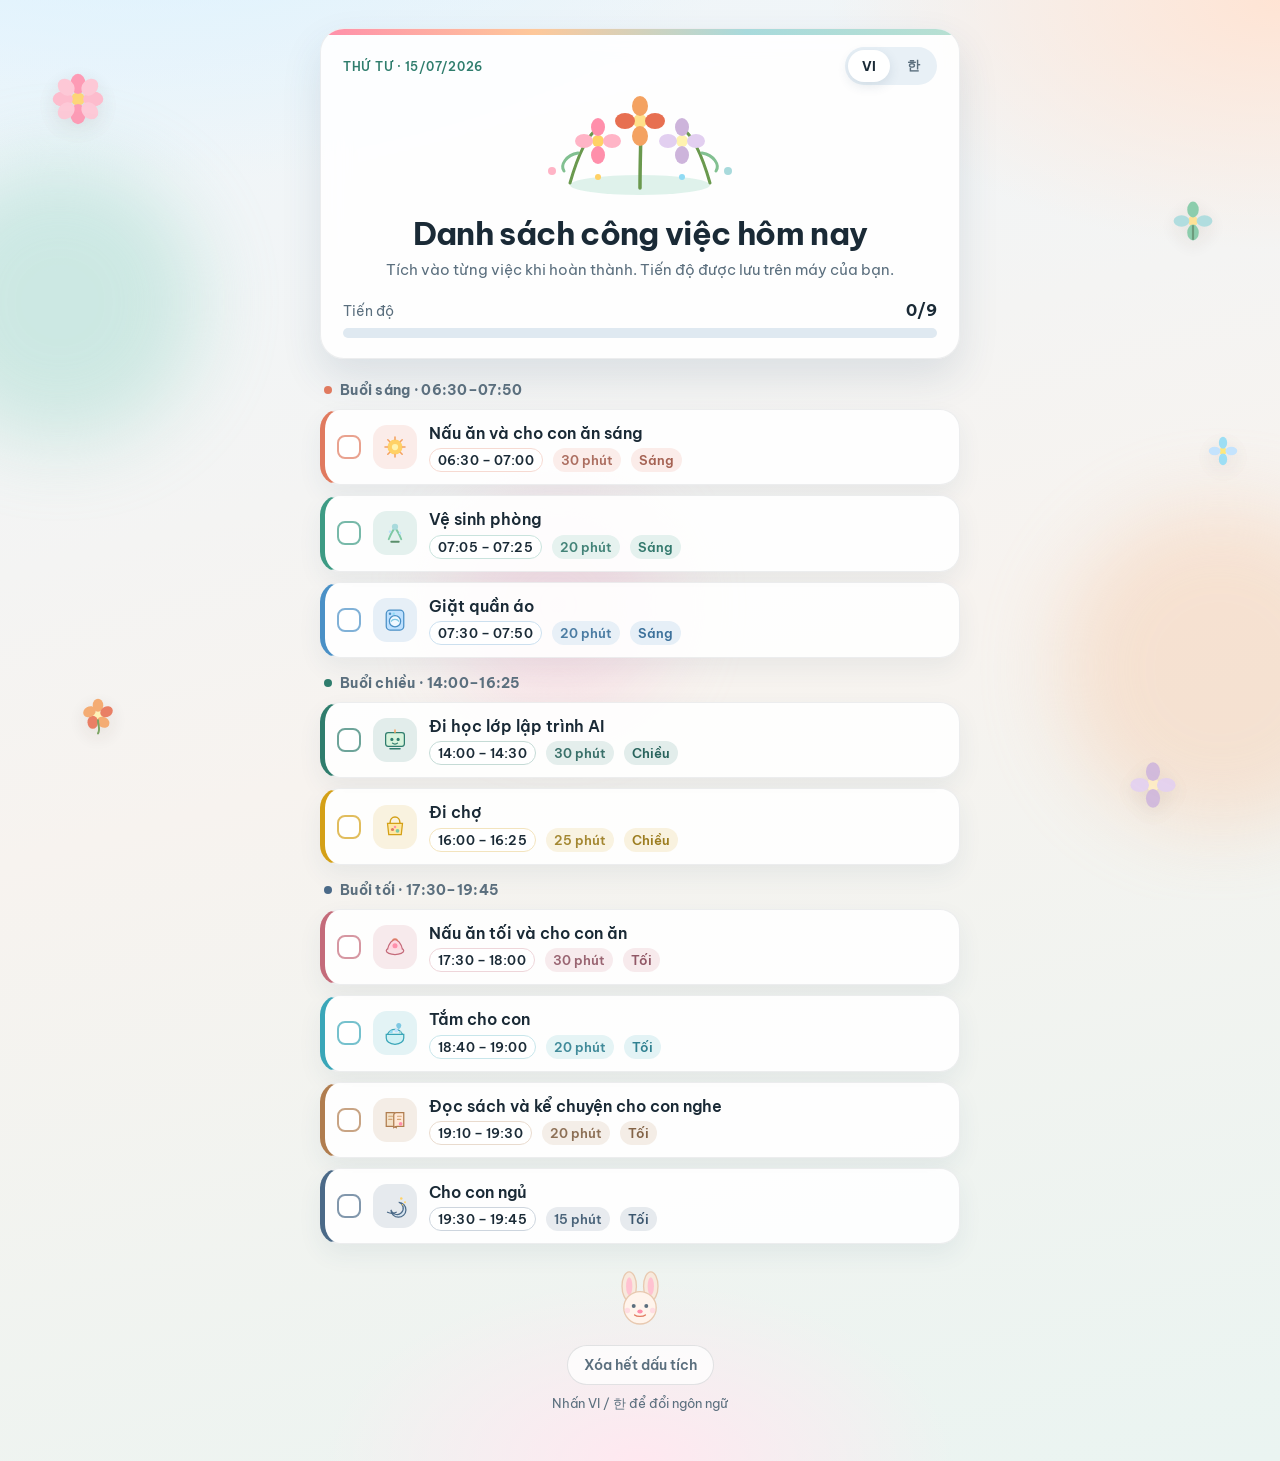
==== index.html @ 84564e9c "first commit" ====
<!DOCTYPE html>
<html lang="vi">
<head>
  <meta charset="UTF-8" />
  <meta name="viewport" content="width=device-width, initial-scale=1.0" />
  <title>Checklist · 15/07/2026</title>
  <link rel="preconnect" href="https://fonts.googleapis.com" />
  <link rel="preconnect" href="https://fonts.gstatic.com" crossorigin />
  <link href="https://fonts.googleapis.com/css2?family=Be+Vietnam+Pro:wght@400;500;600;700&family=Noto+Sans+KR:wght@400;500;600;700&display=swap" rel="stylesheet" />
  <style>
    :root {
      --ink: #1a2a36;
      --muted: #5b6f7e;
      --card: rgba(255, 255, 255, 0.88);
      --line: rgba(26, 42, 54, 0.08);
      --shadow: 0 18px 40px rgba(40, 78, 110, 0.12);
      --radius: 20px;
      --font-vi: "Be Vietnam Pro", sans-serif;
      --font-ko: "Noto Sans KR", sans-serif;
    }

    * {
      box-sizing: border-box;
      margin: 0;
      padding: 0;
    }

    html {
      scroll-behavior: smooth;
    }

    body {
      min-height: 100vh;
      font-family: var(--font-vi);
      color: var(--ink);
      background:
        radial-gradient(1200px 600px at 10% -10%, #d9f1ff 0%, transparent 55%),
        radial-gradient(900px 500px at 100% 0%, #ffe4d4 0%, transparent 50%),
        radial-gradient(700px 400px at 50% 100%, #ffe8f0 0%, transparent 45%),
        linear-gradient(165deg, #eef6fb 0%, #f7f3ef 48%, #eaf4f1 100%);
      padding: 28px 16px 48px;
      position: relative;
      overflow-x: hidden;
    }

    body[data-lang="ko"] {
      font-family: var(--font-ko);
    }

    .garden {
      position: fixed;
      inset: 0;
      pointer-events: none;
      z-index: 0;
      overflow: hidden;
    }

    .bg-shape {
      position: absolute;
      border-radius: 50%;
      filter: blur(40px);
      opacity: 0.42;
    }

    .bg-shape-1 {
      width: 280px;
      height: 280px;
      background: #9ad7c8;
      top: 18%;
      left: -80px;
    }

    .bg-shape-2 {
      width: 320px;
      height: 320px;
      background: #f6c9a8;
      bottom: 8%;
      right: -100px;
    }

    .bg-shape-3 {
      width: 220px;
      height: 220px;
      background: #f7c5d8;
      top: 55%;
      left: 35%;
    }

    .deco-flower {
      position: absolute;
      width: 54px;
      height: 54px;
      opacity: 0.88;
      animation: sway 5.5s ease-in-out infinite;
    }

    .deco-flower svg {
      width: 100%;
      height: 100%;
      display: block;
      filter: drop-shadow(0 6px 10px rgba(80, 60, 40, 0.12));
    }

    .deco-flower.f1 { top: 8%; left: 4%; animation-delay: 0s; }
    .deco-flower.f2 { top: 22%; right: 5%; width: 46px; height: 46px; animation-delay: 0.8s; }
    .deco-flower.f3 { bottom: 18%; left: 6%; width: 42px; height: 42px; animation-delay: 1.4s; }
    .deco-flower.f4 { bottom: 10%; right: 8%; width: 50px; height: 50px; animation-delay: 0.4s; }
    .deco-flower.f5 { top: 48%; right: 3%; width: 38px; height: 38px; animation-delay: 1.8s; }

    .petal {
      position: absolute;
      width: 12px;
      height: 16px;
      border-radius: 80% 0 80% 0;
      opacity: 0.55;
      animation: fall linear infinite;
    }

    .petal.p1 { left: 12%; top: -20px; background: #ff8fab; animation-duration: 11s; }
    .petal.p2 { left: 28%; top: -40px; background: #ffb4a2; width: 10px; height: 14px; animation-duration: 14s; animation-delay: 2s; }
    .petal.p3 { left: 55%; top: -30px; background: #ffc2d1; animation-duration: 12s; animation-delay: 4s; }
    .petal.p4 { left: 72%; top: -50px; background: #f9a8d4; width: 11px; height: 15px; animation-duration: 15s; animation-delay: 1s; }
    .petal.p5 { left: 88%; top: -25px; background: #fec89a; animation-duration: 13s; animation-delay: 3s; }
    .petal.p6 { left: 40%; top: -35px; background: #bde0fe; width: 9px; height: 13px; animation-duration: 16s; animation-delay: 5s; }

    .app {
      position: relative;
      z-index: 1;
      width: min(640px, 100%);
      margin: 0 auto;
      display: grid;
      gap: 22px;
    }

    .header {
      background: var(--card);
      backdrop-filter: blur(14px);
      border: 1px solid var(--line);
      border-radius: calc(var(--radius) + 4px);
      box-shadow: var(--shadow);
      padding: 18px 22px 20px;
      animation: rise 0.55s ease both;
      overflow: hidden;
      position: relative;
    }

    .header::before {
      content: "";
      position: absolute;
      inset: 0 auto auto 0;
      width: 100%;
      height: 6px;
      background: linear-gradient(90deg, #ff8fab, #fec89a, #a8dadc, #b8e0d2);
    }

    .hero-art {
      display: flex;
      justify-content: center;
      margin: 6px 0 10px;
    }

    .hero-art svg {
      width: min(100%, 280px);
      height: auto;
      animation: floaty 4s ease-in-out infinite;
    }

    .header-top {
      display: flex;
      align-items: center;
      justify-content: space-between;
      gap: 12px;
      margin-bottom: 8px;
    }

    .eyebrow {
      font-size: 0.78rem;
      font-weight: 600;
      letter-spacing: 0.06em;
      text-transform: uppercase;
      color: #2f7d6d;
    }

    .lang-switch {
      display: inline-flex;
      background: #e8f0f6;
      border-radius: 999px;
      padding: 3px;
      gap: 2px;
    }

    .lang-btn {
      border: none;
      background: transparent;
      color: var(--muted);
      font: inherit;
      font-size: 0.82rem;
      font-weight: 700;
      min-width: 42px;
      padding: 7px 12px;
      border-radius: 999px;
      cursor: pointer;
      transition: background 0.2s ease, color 0.2s ease, transform 0.15s ease;
    }

    .lang-btn:hover {
      color: var(--ink);
    }

    .lang-btn[aria-pressed="true"] {
      background: #fff;
      color: var(--ink);
      box-shadow: 0 4px 12px rgba(40, 78, 110, 0.12);
    }

    .header h1 {
      font-size: clamp(1.55rem, 4vw, 2rem);
      line-height: 1.25;
      letter-spacing: -0.02em;
      margin-bottom: 6px;
      text-align: center;
    }

    .subtitle {
      color: var(--muted);
      font-size: 0.95rem;
      line-height: 1.5;
      text-align: center;
    }

    .progress-block {
      margin-top: 18px;
    }

    .progress-meta {
      display: flex;
      justify-content: space-between;
      align-items: baseline;
      margin-bottom: 8px;
      font-size: 0.9rem;
      color: var(--muted);
    }

    .progress-meta strong {
      color: var(--ink);
      font-size: 1rem;
    }

    .progress-track {
      height: 10px;
      border-radius: 999px;
      background: #dfe9f1;
      overflow: hidden;
    }

    .progress-fill {
      height: 100%;
      width: 0%;
      border-radius: inherit;
      background: linear-gradient(90deg, #2f9e8a, #f0a35e, #ff8fab);
      transition: width 0.35s ease;
    }

    .groups {
      display: grid;
      gap: 16px;
    }

    .group {
      animation: rise 0.55s ease both;
    }

    .group:nth-child(1) { animation-delay: 0.05s; }
    .group:nth-child(2) { animation-delay: 0.1s; }
    .group:nth-child(3) { animation-delay: 0.15s; }

    .group-title {
      display: flex;
      align-items: center;
      gap: 8px;
      font-size: 0.86rem;
      font-weight: 700;
      color: var(--muted);
      margin: 0 4px 10px;
      letter-spacing: 0.02em;
    }

    .group-title .dot {
      width: 8px;
      height: 8px;
      border-radius: 50%;
    }

    .task-list {
      list-style: none;
      display: grid;
      gap: 10px;
    }

    .task {
      --accent: #2f9e8a;
      display: grid;
      grid-template-columns: auto auto 1fr;
      gap: 12px;
      align-items: center;
      background: var(--card);
      backdrop-filter: blur(10px);
      border: 1px solid var(--line);
      border-left: 5px solid var(--accent);
      border-radius: var(--radius);
      padding: 12px 14px 12px 12px;
      box-shadow: 0 10px 24px rgba(40, 78, 110, 0.07);
      cursor: pointer;
      transition: transform 0.18s ease, box-shadow 0.18s ease, background 0.2s ease;
    }

    .task:hover {
      transform: translateY(-2px);
      box-shadow: 0 14px 28px rgba(40, 78, 110, 0.12);
    }

    .task:focus-within {
      outline: 2px solid color-mix(in srgb, var(--accent) 55%, white);
      outline-offset: 2px;
    }

    .task.done {
      background: color-mix(in srgb, var(--accent) 10%, white);
      opacity: 0.9;
    }

    .task.done .task-title {
      text-decoration: line-through;
      text-decoration-thickness: 2px;
      color: color-mix(in srgb, var(--ink) 55%, var(--muted));
    }

    .task.done .task-icon {
      filter: grayscale(0.25);
      transform: scale(0.96);
    }

    .task-icon {
      width: 44px;
      height: 44px;
      border-radius: 14px;
      background: color-mix(in srgb, var(--accent) 14%, white);
      display: grid;
      place-items: center;
      flex-shrink: 0;
      transition: transform 0.2s ease, filter 0.2s ease;
    }

    .task-icon svg {
      width: 30px;
      height: 30px;
      display: block;
    }

    .task-check {
      position: relative;
      width: 24px;
      height: 24px;
      flex-shrink: 0;
    }

    .task-check input {
      position: absolute;
      inset: 0;
      opacity: 0;
      cursor: pointer;
    }

    .checkmark {
      display: grid;
      place-items: center;
      width: 24px;
      height: 24px;
      border-radius: 8px;
      border: 2px solid color-mix(in srgb, var(--accent) 70%, #fff);
      background: #fff;
      transition: background 0.2s ease, border-color 0.2s ease, transform 0.15s ease;
    }

    .checkmark::after {
      content: "";
      width: 6px;
      height: 11px;
      border: solid #fff;
      border-width: 0 2.5px 2.5px 0;
      transform: rotate(45deg) scale(0);
      transition: transform 0.15s ease;
      margin-top: -2px;
    }

    .task-check input:checked + .checkmark {
      background: var(--accent);
      border-color: var(--accent);
      transform: scale(1.05);
    }

    .task-check input:checked + .checkmark::after {
      transform: rotate(45deg) scale(1);
    }

    .task-body {
      min-width: 0;
    }

    .task-title {
      font-size: 1rem;
      font-weight: 600;
      line-height: 1.4;
      margin-bottom: 4px;
    }

    .task-meta {
      display: flex;
      flex-wrap: wrap;
      gap: 6px 10px;
      font-size: 0.8rem;
      color: var(--muted);
    }

    .badge {
      display: inline-flex;
      align-items: center;
      gap: 4px;
      padding: 3px 8px;
      border-radius: 999px;
      background: color-mix(in srgb, var(--accent) 14%, white);
      color: color-mix(in srgb, var(--accent) 70%, #1a2a36);
      font-weight: 600;
    }

    .badge-time {
      background: #fff;
      border: 1px solid color-mix(in srgb, var(--accent) 28%, #fff);
      color: var(--ink);
      font-variant-numeric: tabular-nums;
      letter-spacing: 0.01em;
    }

    .badge-duration {
      opacity: 0.92;
    }

    .footer {
      display: grid;
      gap: 10px;
      justify-items: center;
      padding: 4px 8px 0;
      animation: rise 0.55s ease both;
      animation-delay: 0.2s;
    }

    .footer-bunny {
      width: 72px;
      height: auto;
      margin-bottom: 2px;
      animation: floaty 3.8s ease-in-out infinite;
    }

    .reset-btn {
      border: 1px solid rgba(26, 42, 54, 0.12);
      background: rgba(255, 255, 255, 0.75);
      color: var(--muted);
      font: inherit;
      font-size: 0.88rem;
      font-weight: 600;
      padding: 10px 16px;
      border-radius: 999px;
      cursor: pointer;
      transition: color 0.2s ease, background 0.2s ease, border-color 0.2s ease;
    }

    .reset-btn:hover {
      color: var(--ink);
      border-color: rgba(26, 42, 54, 0.22);
      background: #fff;
    }

    .hint {
      font-size: 0.8rem;
      color: var(--muted);
      text-align: center;
    }

    @keyframes rise {
      from { opacity: 0; transform: translateY(12px); }
      to { opacity: 1; transform: translateY(0); }
    }

    @keyframes sway {
      0%, 100% { transform: rotate(-6deg) translateY(0); }
      50% { transform: rotate(6deg) translateY(-6px); }
    }

    @keyframes floaty {
      0%, 100% { transform: translateY(0); }
      50% { transform: translateY(-6px); }
    }

    @keyframes fall {
      0% { transform: translateY(0) rotate(0deg); opacity: 0; }
      10% { opacity: 0.55; }
      100% { transform: translateY(110vh) rotate(360deg); opacity: 0; }
    }

    @media (max-width: 480px) {
      body {
        padding: 18px 12px 36px;
      }

      .header {
        padding: 16px 16px 16px;
      }

      .task {
        grid-template-columns: auto auto 1fr;
        padding: 10px;
        gap: 10px;
      }

      .task-icon {
        width: 38px;
        height: 38px;
        border-radius: 12px;
      }

      .task-icon svg {
        width: 26px;
        height: 26px;
      }

      .deco-flower.f5,
      .deco-flower.f3 {
        display: none;
      }
    }
  </style>
</head>
<body>
  <div class="garden" aria-hidden="true">
    <div class="bg-shape bg-shape-1"></div>
    <div class="bg-shape bg-shape-2"></div>
    <div class="bg-shape bg-shape-3"></div>

    <div class="deco-flower f1">
      <svg viewBox="0 0 64 64" fill="none">
        <circle cx="32" cy="32" r="8" fill="#FFD166"/>
        <ellipse cx="32" cy="14" rx="9" ry="12" fill="#FF8FAB"/>
        <ellipse cx="32" cy="50" rx="9" ry="12" fill="#FF8FAB"/>
        <ellipse cx="14" cy="32" rx="12" ry="9" fill="#FFB4C6"/>
        <ellipse cx="50" cy="32" rx="12" ry="9" fill="#FFB4C6"/>
        <ellipse cx="18" cy="18" rx="9" ry="11" fill="#FFC2D1" transform="rotate(-45 18 18)"/>
        <ellipse cx="46" cy="18" rx="9" ry="11" fill="#FFC2D1" transform="rotate(45 46 18)"/>
        <ellipse cx="18" cy="46" rx="9" ry="11" fill="#FFC2D1" transform="rotate(45 18 46)"/>
        <ellipse cx="46" cy="46" rx="9" ry="11" fill="#FFC2D1" transform="rotate(-45 46 46)"/>
      </svg>
    </div>
    <div class="deco-flower f2">
      <svg viewBox="0 0 64 64" fill="none">
        <circle cx="32" cy="32" r="7" fill="#FFE08A"/>
        <ellipse cx="32" cy="16" rx="8" ry="11" fill="#7EC8A3"/>
        <ellipse cx="32" cy="48" rx="8" ry="11" fill="#7EC8A3"/>
        <ellipse cx="16" cy="32" rx="11" ry="8" fill="#A8DADC"/>
        <ellipse cx="48" cy="32" rx="11" ry="8" fill="#A8DADC"/>
        <path d="M32 39v18" stroke="#5A8F6B" stroke-width="3" stroke-linecap="round"/>
      </svg>
    </div>
    <div class="deco-flower f3">
      <svg viewBox="0 0 64 64" fill="none">
        <circle cx="32" cy="30" r="7" fill="#FFF3B0"/>
        <ellipse cx="32" cy="14" rx="8" ry="10" fill="#F4A261"/>
        <ellipse cx="45" cy="24" rx="8" ry="10" fill="#E76F51" transform="rotate(60 45 24)"/>
        <ellipse cx="40" cy="40" rx="8" ry="10" fill="#F4A261" transform="rotate(120 40 40)"/>
        <ellipse cx="24" cy="40" rx="8" ry="10" fill="#E76F51" transform="rotate(180 24 40)"/>
        <ellipse cx="19" cy="24" rx="8" ry="10" fill="#F4A261" transform="rotate(240 19 24)"/>
        <path d="M32 37c0 8 4 14 0 20" stroke="#6A994E" stroke-width="3" stroke-linecap="round"/>
      </svg>
    </div>
    <div class="deco-flower f4">
      <svg viewBox="0 0 64 64" fill="none">
        <circle cx="32" cy="32" r="8" fill="#FFEDC2"/>
        <ellipse cx="32" cy="15" rx="9" ry="12" fill="#CDB4DB"/>
        <ellipse cx="32" cy="49" rx="9" ry="12" fill="#CDB4DB"/>
        <ellipse cx="15" cy="32" rx="12" ry="9" fill="#E2CFF0"/>
        <ellipse cx="49" cy="32" rx="12" ry="9" fill="#E2CFF0"/>
      </svg>
    </div>
    <div class="deco-flower f5">
      <svg viewBox="0 0 64 64" fill="none">
        <circle cx="32" cy="32" r="6" fill="#FFE66D"/>
        <ellipse cx="32" cy="18" rx="7" ry="10" fill="#90DBF4"/>
        <ellipse cx="32" cy="46" rx="7" ry="10" fill="#90DBF4"/>
        <ellipse cx="18" cy="32" rx="10" ry="7" fill="#BDE0FE"/>
        <ellipse cx="46" cy="32" rx="10" ry="7" fill="#BDE0FE"/>
      </svg>
    </div>

    <span class="petal p1"></span>
    <span class="petal p2"></span>
    <span class="petal p3"></span>
    <span class="petal p4"></span>
    <span class="petal p5"></span>
    <span class="petal p6"></span>
  </div>

  <main class="app">
    <header class="header">
      <div class="header-top">
        <p class="eyebrow" data-i18n="eyebrow"></p>
        <div class="lang-switch" role="group" aria-label="Language">
          <button type="button" class="lang-btn" data-lang="vi" aria-pressed="true">VI</button>
          <button type="button" class="lang-btn" data-lang="ko" aria-pressed="false">한</button>
        </div>
      </div>

      <div class="hero-art" aria-hidden="true">
        <svg viewBox="0 0 280 110" fill="none">
          <ellipse cx="140" cy="92" rx="70" ry="10" fill="#D8EFE7" opacity="0.8"/>
          <path d="M70 90c8-28 18-48 28-55" stroke="#6A994E" stroke-width="3" stroke-linecap="round"/>
          <path d="M140 95c0-40 2-62 0-75" stroke="#6A994E" stroke-width="3.5" stroke-linecap="round"/>
          <path d="M210 90c-8-28-18-48-28-55" stroke="#6A994E" stroke-width="3" stroke-linecap="round"/>
          <path d="M78 60c-12 2-18 12-14 18" stroke="#82C091" stroke-width="3" stroke-linecap="round" fill="none"/>
          <path d="M202 60c12 2 18 12 14 18" stroke="#82C091" stroke-width="3" stroke-linecap="round" fill="none"/>
          <g transform="translate(78 28)">
            <circle cx="20" cy="20" r="6" fill="#FFD166"/>
            <ellipse cx="20" cy="6" rx="7" ry="9" fill="#FF8FAB"/>
            <ellipse cx="20" cy="34" rx="7" ry="9" fill="#FF8FAB"/>
            <ellipse cx="6" cy="20" rx="9" ry="7" fill="#FFB4C6"/>
            <ellipse cx="34" cy="20" rx="9" ry="7" fill="#FFB4C6"/>
          </g>
          <g transform="translate(120 8)">
            <circle cx="20" cy="20" r="7" fill="#FFE08A"/>
            <ellipse cx="20" cy="5" rx="8" ry="10" fill="#F4A261"/>
            <ellipse cx="20" cy="35" rx="8" ry="10" fill="#F4A261"/>
            <ellipse cx="5" cy="20" rx="10" ry="8" fill="#E76F51"/>
            <ellipse cx="35" cy="20" rx="10" ry="8" fill="#E76F51"/>
          </g>
          <g transform="translate(162 28)">
            <circle cx="20" cy="20" r="6" fill="#FFF3B0"/>
            <ellipse cx="20" cy="6" rx="7" ry="9" fill="#CDB4DB"/>
            <ellipse cx="20" cy="34" rx="7" ry="9" fill="#CDB4DB"/>
            <ellipse cx="6" cy="20" rx="9" ry="7" fill="#E2CFF0"/>
            <ellipse cx="34" cy="20" rx="9" ry="7" fill="#E2CFF0"/>
          </g>
          <circle cx="52" cy="78" r="4" fill="#FFB4C6"/>
          <circle cx="228" cy="78" r="4" fill="#A8DADC"/>
          <circle cx="98" cy="84" r="3" fill="#FFD166"/>
          <circle cx="182" cy="84" r="3" fill="#90DBF4"/>
        </svg>
      </div>

      <h1 data-i18n="title"></h1>
      <p class="subtitle" data-i18n="subtitle"></p>

      <div class="progress-block">
        <div class="progress-meta">
          <span data-i18n="progressLabel"></span>
          <strong id="progressText">0/9</strong>
        </div>
        <div class="progress-track" role="progressbar" aria-valuemin="0" aria-valuemax="9" aria-valuenow="0">
          <div class="progress-fill" id="progressFill"></div>
        </div>
      </div>
    </header>

    <section class="groups" id="taskGroups" aria-live="polite"></section>

    <footer class="footer">
      <svg class="footer-bunny" viewBox="0 0 80 70" fill="none" aria-hidden="true">
        <ellipse cx="28" cy="18" rx="8" ry="16" fill="#F8E9DD" stroke="#E8C9B0" stroke-width="1.5"/>
        <ellipse cx="52" cy="18" rx="8" ry="16" fill="#F8E9DD" stroke="#E8C9B0" stroke-width="1.5"/>
        <ellipse cx="28" cy="18" rx="3.5" ry="10" fill="#FFC2D1"/>
        <ellipse cx="52" cy="18" rx="3.5" ry="10" fill="#FFC2D1"/>
        <circle cx="40" cy="42" r="18" fill="#FFF4EC" stroke="#E8C9B0" stroke-width="1.5"/>
        <circle cx="33" cy="40" r="2.2" fill="#5B6F7E"/>
        <circle cx="47" cy="40" r="2.2" fill="#5B6F7E"/>
        <ellipse cx="40" cy="46" rx="3" ry="2.2" fill="#FF8FAB"/>
        <path d="M34 50c2.5 2 9.5 2 12 0" stroke="#E07A5F" stroke-width="1.5" stroke-linecap="round"/>
        <circle cx="26" cy="45" r="3" fill="#FFD6E0" opacity="0.8"/>
        <circle cx="54" cy="45" r="3" fill="#FFD6E0" opacity="0.8"/>
      </svg>
      <button type="button" class="reset-btn" id="resetBtn" data-i18n="reset"></button>
      <p class="hint" data-i18n="hint"></p>
    </footer>
  </main>

  <script>
    const STORAGE_KEY = "daily-checklist-2026-07-15";
    const LANG_KEY = "daily-checklist-lang";

    const icons = {
      breakfast: `<svg viewBox="0 0 48 48" fill="none"><circle cx="24" cy="24" r="12" fill="#FFD166"/><path d="M24 8v4M24 36v4M8 24h4M36 24h4M12.5 12.5l2.8 2.8M32.7 32.7l2.8 2.8M12.5 35.5l2.8-2.8M32.7 15.3l2.8-2.8" stroke="#F4A261" stroke-width="2.5" stroke-linecap="round"/><circle cx="24" cy="24" r="5" fill="#FFF3B0"/></svg>`,
      clean: `<svg viewBox="0 0 48 48" fill="none"><path d="M14 34c4-10 8-16 10-18 2 2 6 8 10 18" stroke="#7EC8A3" stroke-width="3" stroke-linecap="round"/><circle cx="24" cy="14" r="5" fill="#A8DADC"/><path d="M18 38h12" stroke="#5A8F6B" stroke-width="3" stroke-linecap="round"/><circle cx="16" cy="22" r="2" fill="#BDE0FE"/><circle cx="32" cy="24" r="2" fill="#BDE0FE"/></svg>`,
      laundry: `<svg viewBox="0 0 48 48" fill="none"><rect x="10" y="8" width="28" height="32" rx="6" fill="#BDE0FE" stroke="#4A90C6" stroke-width="2"/><circle cx="24" cy="26" r="9" fill="#EFF8FF" stroke="#4A90C6" stroke-width="2"/><path d="M18 26c2-4 10-4 12 0" stroke="#7EC8E3" stroke-width="2" stroke-linecap="round"/><circle cx="16" cy="14" r="2" fill="#4A90C6"/><circle cx="22" cy="14" r="2" fill="#90DBF4"/></svg>`,
      "ai-class": `<svg viewBox="0 0 48 48" fill="none"><rect x="9" y="12" width="30" height="22" rx="4" fill="#D8F3DC" stroke="#2F7D6D" stroke-width="2"/><path d="M16 38h16" stroke="#2F7D6D" stroke-width="2.5" stroke-linecap="round"/><circle cx="19" cy="23" r="2.5" fill="#2F7D6D"/><circle cx="29" cy="23" r="2.5" fill="#2F7D6D"/><path d="M20 29c2 2 6 2 8 0" stroke="#2F7D6D" stroke-width="2" stroke-linecap="round"/><path d="M24 8v4" stroke="#F4A261" stroke-width="2.5" stroke-linecap="round"/></svg>`,
      market: `<svg viewBox="0 0 48 48" fill="none"><path d="M12 18h24l-2 18H14L12 18z" fill="#FFE8A3" stroke="#D4A017" stroke-width="2"/><path d="M16 18c0-6 3.5-10 8-10s8 4 8 10" stroke="#D4A017" stroke-width="2.5" stroke-linecap="round"/><circle cx="20" cy="28" r="2.5" fill="#E07A5F"/><circle cx="28" cy="30" r="3" fill="#7EC8A3"/><circle cx="24" cy="24" r="2" fill="#FF8FAB"/></svg>`,
      dinner: `<svg viewBox="0 0 48 48" fill="none"><ellipse cx="24" cy="30" rx="14" ry="6" fill="#F8E1E5" stroke="#C46B7A" stroke-width="2"/><path d="M12 28c2-10 8-16 12-16s10 6 12 16" fill="#FFD6E0" stroke="#C46B7A" stroke-width="2"/><circle cx="24" cy="22" r="4" fill="#FF8FAB"/><path d="M20 14c1-4 7-4 8 0" stroke="#E07A5F" stroke-width="2" stroke-linecap="round"/></svg>`,
      bath: `<svg viewBox="0 0 48 48" fill="none"><path d="M10 26h28v6c0 5-5 10-14 10s-14-5-14-10v-6z" fill="#CFF1F5" stroke="#3AA6B8" stroke-width="2"/><path d="M12 26c2-4 6-8 12-8s10 4 12 8" stroke="#3AA6B8" stroke-width="2" stroke-linecap="round"/><circle cx="18" cy="22" r="2.5" fill="#90DBF4"/><circle cx="26" cy="20" r="3" fill="#BDE0FE"/><circle cx="32" cy="23" r="2" fill="#A8DADC"/><path d="M34 12c0 4-4 6-4 6s-4-2-4-6a4 4 0 118 0z" fill="#7EC8E3"/></svg>`,
      story: `<svg viewBox="0 0 48 48" fill="none"><path d="M10 12h12c2 0 4 2 4 4v20c-2-1.5-4-2-6-2H10V12z" fill="#F3E2C8" stroke="#B07D4F" stroke-width="2"/><path d="M38 12H26c-2 0-4 2-4 4v20c2-1.5 4-2 6-2h10V12z" fill="#FFE8D6" stroke="#B07D4F" stroke-width="2"/><path d="M14 18h6M14 23h5M28 18h6M28 23h5" stroke="#D4A373" stroke-width="1.8" stroke-linecap="round"/><circle cx="33" cy="30" r="3" fill="#FF8FAB"/></svg>`,
      sleep: `<svg viewBox="0 0 48 48" fill="none"><path d="M30 18a10 10 0 11-12.5 12.2A12 12 0 1030 18z" fill="#D6E4F0" stroke="#4B6A88" stroke-width="2"/><circle cx="34" cy="12" r="2" fill="#FFD166"/><circle cx="40" cy="18" r="1.5" fill="#FFD166"/><circle cx="36" cy="22" r="1.2" fill="#FFD166"/><path d="M12 34c4 2 10 2 14 0" stroke="#4B6A88" stroke-width="2" stroke-linecap="round"/></svg>`,
    };

    const i18n = {
      vi: {
        eyebrow: "Thứ Tư · 15/07/2026",
        title: "Danh sách công việc hôm nay",
        subtitle: "Tích vào từng việc khi hoàn thành. Tiến độ được lưu trên máy của bạn.",
        progressLabel: "Tiến độ",
        reset: "Xóa hết dấu tích",
        hint: "Nhấn VI / 한 để đổi ngôn ngữ",
        groups: {
          morning: "Buổi sáng · 06:30–07:50",
          afternoon: "Buổi chiều · 14:00–16:25",
          evening: "Buổi tối · 17:30–19:45",
        },
        minutes: (n) => `${n} phút`,
        confirmReset: "Bạn muốn xóa tất cả dấu tích?",
      },
      ko: {
        eyebrow: "수요일 · 2026.07.15",
        title: "오늘의 할 일 목록",
        subtitle: "완료한 항목을 체크하세요. 진행 상황은 이 기기에 저장됩니다.",
        progressLabel: "진행률",
        reset: "체크 모두 지우기",
        hint: "VI / 한 버튼으로 언어를 바꿀 수 있어요",
        groups: {
          morning: "아침 · 06:30–07:50",
          afternoon: "오후 · 14:00–16:25",
          evening: "저녁 · 17:30–19:45",
        },
        minutes: (n) => `${n}분`,
        confirmReset: "모든 체크를 지우시겠어요?",
      },
    };

    const tasks = [
      {
        id: "breakfast",
        group: "morning",
        color: "#e07a5f",
        slot: "06:30 – 07:00",
        duration: 30,
        period: { vi: "Sáng", ko: "아침" },
        title: {
          vi: "Nấu ăn và cho con ăn sáng",
          ko: "아침 요리하고 아이에게 아침 먹이기",
        },
      },
      {
        id: "clean",
        group: "morning",
        color: "#3d9b84",
        slot: "07:05 – 07:25",
        duration: 20,
        period: { vi: "Sáng", ko: "아침" },
        title: {
          vi: "Vệ sinh phòng",
          ko: "방 청소하기",
        },
      },
      {
        id: "laundry",
        group: "morning",
        color: "#4a90c6",
        slot: "07:30 – 07:50",
        duration: 20,
        period: { vi: "Sáng", ko: "아침" },
        title: {
          vi: "Giặt quần áo",
          ko: "빨래하기",
        },
      },
      {
        id: "ai-class",
        group: "afternoon",
        color: "#2f7d6d",
        slot: "14:00 – 14:30",
        duration: 30,
        period: { vi: "Chiều", ko: "오후" },
        title: {
          vi: "Đi học lớp lập trình AI",
          ko: "AI 프로그래밍 수업 듣기",
        },
      },
      {
        id: "market",
        group: "afternoon",
        color: "#d4a017",
        slot: "16:00 – 16:25",
        duration: 25,
        period: { vi: "Chiều", ko: "오후" },
        title: {
          vi: "Đi chợ",
          ko: "장보기",
        },
      },
      {
        id: "dinner",
        group: "evening",
        color: "#c46b7a",
        slot: "17:30 – 18:00",
        duration: 30,
        period: { vi: "Tối", ko: "저녁" },
        title: {
          vi: "Nấu ăn tối và cho con ăn",
          ko: "저녁 요리하고 아이에게 저녁 먹이기",
        },
      },
      {
        id: "bath",
        group: "evening",
        color: "#3aa6b8",
        slot: "18:40 – 19:00",
        duration: 20,
        period: { vi: "Tối", ko: "저녁" },
        title: {
          vi: "Tắm cho con",
          ko: "아이 목욕시키기",
        },
      },
      {
        id: "story",
        group: "evening",
        color: "#b07d4f",
        slot: "19:10 – 19:30",
        duration: 20,
        period: { vi: "Tối", ko: "저녁" },
        title: {
          vi: "Đọc sách và kể chuyện cho con nghe",
          ko: "책 읽어주고 아이에게 이야기해주기",
        },
      },
      {
        id: "sleep",
        group: "evening",
        color: "#4b6a88",
        slot: "19:30 – 19:45",
        duration: 15,
        period: { vi: "Tối", ko: "저녁" },
        title: {
          vi: "Cho con ngủ",
          ko: "아이 재우기",
        },
      },
    ];

    const groupOrder = ["morning", "afternoon", "evening"];
    const groupColors = {
      morning: "#e07a5f",
      afternoon: "#2f7d6d",
      evening: "#4b6a88",
    };

    let lang = localStorage.getItem(LANG_KEY) || "vi";
    let checked = loadChecked();

    function loadChecked() {
      try {
        const raw = localStorage.getItem(STORAGE_KEY);
        return raw ? JSON.parse(raw) : {};
      } catch {
        return {};
      }
    }

    function saveChecked() {
      localStorage.setItem(STORAGE_KEY, JSON.stringify(checked));
    }

    function t(key) {
      return i18n[lang][key];
    }

    function applyStaticText() {
      document.documentElement.lang = lang === "ko" ? "ko" : "vi";
      document.body.dataset.lang = lang;

      document.querySelectorAll("[data-i18n]").forEach((el) => {
        const key = el.dataset.i18n;
        const value = t(key);
        if (typeof value === "string") el.textContent = value;
      });

      document.querySelectorAll(".lang-btn").forEach((btn) => {
        btn.setAttribute("aria-pressed", String(btn.dataset.lang === lang));
      });
    }

    function renderTasks() {
      const container = document.getElementById("taskGroups");
      container.innerHTML = "";

      groupOrder.forEach((groupId) => {
        const groupTasks = tasks.filter((task) => task.group === groupId);
        if (!groupTasks.length) return;

        const section = document.createElement("section");
        section.className = "group";

        const heading = document.createElement("h2");
        heading.className = "group-title";
        heading.innerHTML = `<span class="dot" style="background:${groupColors[groupId]}"></span>${i18n[lang].groups[groupId]}`;

        const list = document.createElement("ul");
        list.className = "task-list";

        groupTasks.forEach((task) => {
          const done = Boolean(checked[task.id]);
          const li = document.createElement("li");
          li.className = `task${done ? " done" : ""}`;
          li.style.setProperty("--accent", task.color);

          li.innerHTML = `
            <label class="task-check">
              <input type="checkbox" data-id="${task.id}" ${done ? "checked" : ""} />
              <span class="checkmark" aria-hidden="true"></span>
            </label>
            <div class="task-icon" aria-hidden="true">${icons[task.id] || ""}</div>
            <div class="task-body">
              <p class="task-title">${task.title[lang]}</p>
              <div class="task-meta">
                <span class="badge badge-time">${task.slot}</span>
                <span class="badge badge-duration">${i18n[lang].minutes(task.duration)}</span>
                <span class="badge">${task.period[lang]}</span>
              </div>
            </div>
          `;

          const checkbox = li.querySelector('input[type="checkbox"]');
          checkbox.addEventListener("change", () => {
            checked[task.id] = checkbox.checked;
            li.classList.toggle("done", checkbox.checked);
            saveChecked();
            updateProgress();
          });

          list.appendChild(li);
        });

        section.appendChild(heading);
        section.appendChild(list);
        container.appendChild(section);
      });
    }

    function updateProgress() {
      const total = tasks.length;
      const done = tasks.filter((task) => checked[task.id]).length;
      const percent = total ? Math.round((done / total) * 100) : 0;

      document.getElementById("progressText").textContent = `${done}/${total}`;
      document.getElementById("progressFill").style.width = `${percent}%`;

      const track = document.querySelector(".progress-track");
      track.setAttribute("aria-valuenow", String(done));
      track.setAttribute("aria-valuetext", `${done} / ${total}`);
    }

    function setLang(next) {
      lang = next;
      localStorage.setItem(LANG_KEY, lang);
      applyStaticText();
      renderTasks();
      updateProgress();
    }

    document.querySelectorAll(".lang-btn").forEach((btn) => {
      btn.addEventListener("click", () => setLang(btn.dataset.lang));
    });

    document.getElementById("resetBtn").addEventListener("click", () => {
      if (!confirm(i18n[lang].confirmReset)) return;
      checked = {};
      saveChecked();
      renderTasks();
      updateProgress();
    });

    applyStaticText();
    renderTasks();
    updateProgress();
  </script>
</body>
</html>
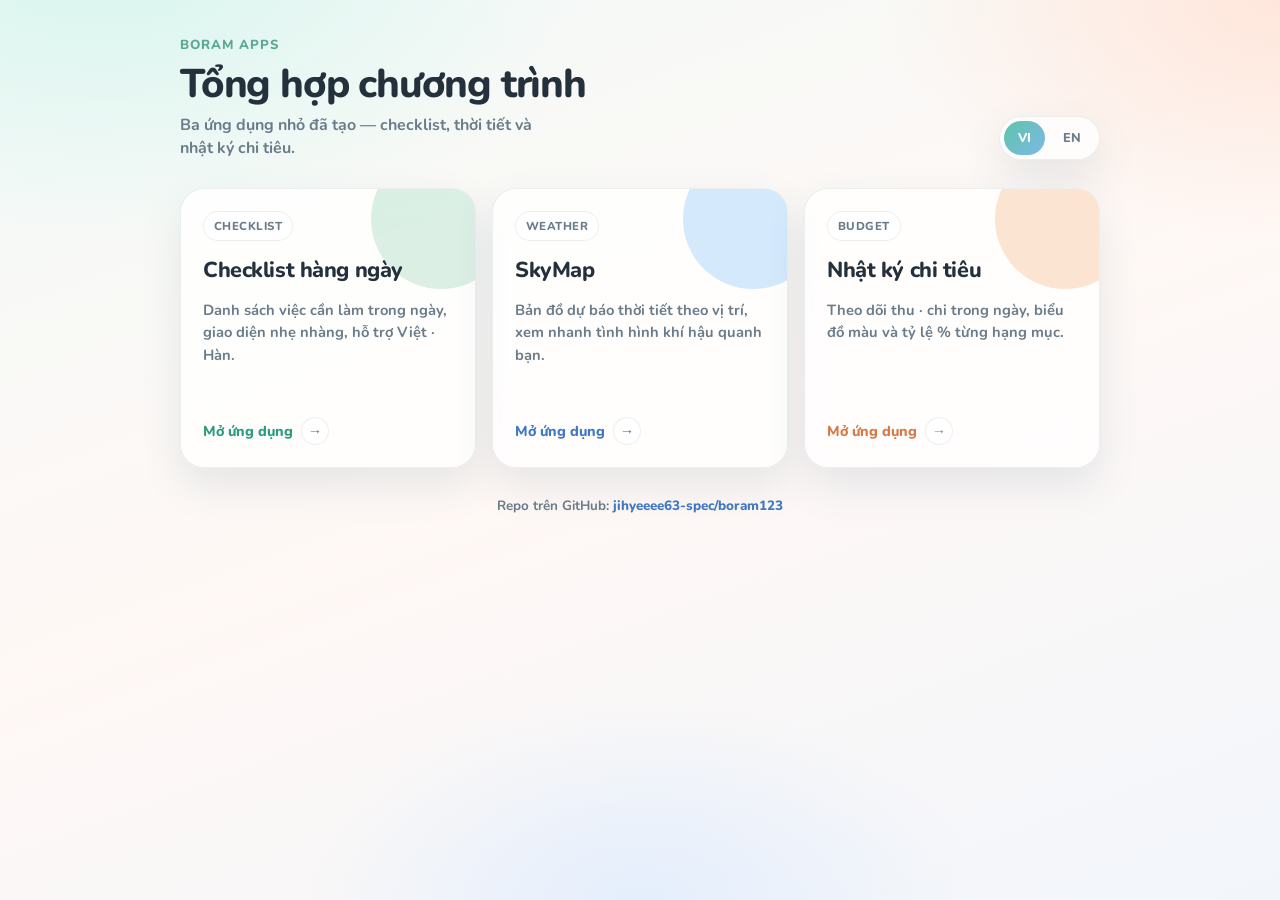
==== commit 17df1882: "Organize apps into folders and add hub overview page. Co-authored-by: Cursor <cursoragent@cursor.com" ====
--- a/index.html
+++ b/index.html
@@ -3,986 +3,333 @@
 <head>
   <meta charset="UTF-8" />
   <meta name="viewport" content="width=device-width, initial-scale=1.0" />
-  <title>Checklist · 15/07/2026</title>
+  <title>Boram Apps · Tổng hợp chương trình</title>
   <link rel="preconnect" href="https://fonts.googleapis.com" />
   <link rel="preconnect" href="https://fonts.gstatic.com" crossorigin />
-  <link href="https://fonts.googleapis.com/css2?family=Be+Vietnam+Pro:wght@400;500;600;700&family=Noto+Sans+KR:wght@400;500;600;700&display=swap" rel="stylesheet" />
+  <link href="https://fonts.googleapis.com/css2?family=Nunito:wght@600;700;800&family=Quicksand:wght@500;600;700&display=swap" rel="stylesheet" />
   <style>
     :root {
-      --ink: #1a2a36;
-      --muted: #5b6f7e;
-      --card: rgba(255, 255, 255, 0.88);
-      --line: rgba(26, 42, 54, 0.08);
-      --shadow: 0 18px 40px rgba(40, 78, 110, 0.12);
-      --radius: 20px;
-      --font-vi: "Be Vietnam Pro", sans-serif;
-      --font-ko: "Noto Sans KR", sans-serif;
-    }
-
-    * {
-      box-sizing: border-box;
-      margin: 0;
-      padding: 0;
-    }
-
-    html {
-      scroll-behavior: smooth;
-    }
+      --ink: #24313c;
+      --muted: #6a7c8a;
+      --paper: rgba(255, 255, 255, 0.78);
+      --line: rgba(36, 49, 60, 0.08);
+      --shadow: 0 18px 40px rgba(60, 100, 120, 0.12);
+      --font: "Nunito", "Quicksand", sans-serif;
+    }
+
+    * { box-sizing: border-box; margin: 0; padding: 0; }
 
     body {
       min-height: 100vh;
-      font-family: var(--font-vi);
+      font-family: var(--font);
       color: var(--ink);
       background:
-        radial-gradient(1200px 600px at 10% -10%, #d9f1ff 0%, transparent 55%),
-        radial-gradient(900px 500px at 100% 0%, #ffe4d4 0%, transparent 50%),
-        radial-gradient(700px 400px at 50% 100%, #ffe8f0 0%, transparent 45%),
-        linear-gradient(165deg, #eef6fb 0%, #f7f3ef 48%, #eaf4f1 100%);
-      padding: 28px 16px 48px;
-      position: relative;
-      overflow-x: hidden;
-    }
-
-    body[data-lang="ko"] {
-      font-family: var(--font-ko);
-    }
-
-    .garden {
-      position: fixed;
-      inset: 0;
-      pointer-events: none;
-      z-index: 0;
-      overflow: hidden;
-    }
-
-    .bg-shape {
-      position: absolute;
-      border-radius: 50%;
-      filter: blur(40px);
-      opacity: 0.42;
-    }
-
-    .bg-shape-1 {
-      width: 280px;
-      height: 280px;
-      background: #9ad7c8;
-      top: 18%;
-      left: -80px;
-    }
-
-    .bg-shape-2 {
-      width: 320px;
-      height: 320px;
-      background: #f6c9a8;
-      bottom: 8%;
-      right: -100px;
-    }
-
-    .bg-shape-3 {
-      width: 220px;
-      height: 220px;
-      background: #f7c5d8;
-      top: 55%;
-      left: 35%;
-    }
-
-    .deco-flower {
-      position: absolute;
-      width: 54px;
-      height: 54px;
-      opacity: 0.88;
-      animation: sway 5.5s ease-in-out infinite;
-    }
-
-    .deco-flower svg {
-      width: 100%;
-      height: 100%;
-      display: block;
-      filter: drop-shadow(0 6px 10px rgba(80, 60, 40, 0.12));
-    }
-
-    .deco-flower.f1 { top: 8%; left: 4%; animation-delay: 0s; }
-    .deco-flower.f2 { top: 22%; right: 5%; width: 46px; height: 46px; animation-delay: 0.8s; }
-    .deco-flower.f3 { bottom: 18%; left: 6%; width: 42px; height: 42px; animation-delay: 1.4s; }
-    .deco-flower.f4 { bottom: 10%; right: 8%; width: 50px; height: 50px; animation-delay: 0.4s; }
-    .deco-flower.f5 { top: 48%; right: 3%; width: 38px; height: 38px; animation-delay: 1.8s; }
-
-    .petal {
-      position: absolute;
-      width: 12px;
-      height: 16px;
-      border-radius: 80% 0 80% 0;
-      opacity: 0.55;
-      animation: fall linear infinite;
-    }
-
-    .petal.p1 { left: 12%; top: -20px; background: #ff8fab; animation-duration: 11s; }
-    .petal.p2 { left: 28%; top: -40px; background: #ffb4a2; width: 10px; height: 14px; animation-duration: 14s; animation-delay: 2s; }
-    .petal.p3 { left: 55%; top: -30px; background: #ffc2d1; animation-duration: 12s; animation-delay: 4s; }
-    .petal.p4 { left: 72%; top: -50px; background: #f9a8d4; width: 11px; height: 15px; animation-duration: 15s; animation-delay: 1s; }
-    .petal.p5 { left: 88%; top: -25px; background: #fec89a; animation-duration: 13s; animation-delay: 3s; }
-    .petal.p6 { left: 40%; top: -35px; background: #bde0fe; width: 9px; height: 13px; animation-duration: 16s; animation-delay: 5s; }
-
-    .app {
-      position: relative;
-      z-index: 1;
-      width: min(640px, 100%);
+        radial-gradient(900px 520px at 8% -5%, #d8f5ee 0%, transparent 55%),
+        radial-gradient(800px 480px at 100% 0%, #ffe6db 0%, transparent 50%),
+        radial-gradient(700px 420px at 50% 100%, #e4eefc 0%, transparent 48%),
+        linear-gradient(160deg, #f3faf8 0%, #fff8f5 50%, #f2f6fb 100%);
+      padding: 36px 18px 48px;
+    }
+
+    .wrap {
+      max-width: 920px;
       margin: 0 auto;
-      display: grid;
-      gap: 22px;
-    }
-
-    .header {
-      background: var(--card);
-      backdrop-filter: blur(14px);
+    }
+
+    header {
+      display: flex;
+      flex-wrap: wrap;
+      gap: 16px;
+      justify-content: space-between;
+      align-items: flex-end;
+      margin-bottom: 28px;
+      animation: rise 0.55s ease both;
+    }
+
+    .brand-kicker {
+      font-size: 0.82rem;
+      font-weight: 800;
+      letter-spacing: 0.08em;
+      text-transform: uppercase;
+      color: #5aa992;
+      margin-bottom: 8px;
+    }
+
+    h1 {
+      font-size: clamp(1.8rem, 4vw, 2.5rem);
+      font-weight: 800;
+      letter-spacing: -0.03em;
+      line-height: 1.1;
+    }
+
+    .lead {
+      margin-top: 8px;
+      color: var(--muted);
+      font-weight: 700;
+      max-width: 36ch;
+      line-height: 1.45;
+    }
+
+    .lang-switch {
+      display: flex;
+      gap: 4px;
+      padding: 4px;
+      border-radius: 999px;
+      background: var(--paper);
       border: 1px solid var(--line);
-      border-radius: calc(var(--radius) + 4px);
       box-shadow: var(--shadow);
-      padding: 18px 22px 20px;
-      animation: rise 0.55s ease both;
-      overflow: hidden;
-      position: relative;
-    }
-
-    .header::before {
-      content: "";
-      position: absolute;
-      inset: 0 auto auto 0;
-      width: 100%;
-      height: 6px;
-      background: linear-gradient(90deg, #ff8fab, #fec89a, #a8dadc, #b8e0d2);
-    }
-
-    .hero-art {
-      display: flex;
-      justify-content: center;
-      margin: 6px 0 10px;
-    }
-
-    .hero-art svg {
-      width: min(100%, 280px);
-      height: auto;
-      animation: floaty 4s ease-in-out infinite;
-    }
-
-    .header-top {
-      display: flex;
-      align-items: center;
-      justify-content: space-between;
-      gap: 12px;
-      margin-bottom: 8px;
-    }
-
-    .eyebrow {
-      font-size: 0.78rem;
-      font-weight: 600;
-      letter-spacing: 0.06em;
-      text-transform: uppercase;
-      color: #2f7d6d;
-    }
-
-    .lang-switch {
-      display: inline-flex;
-      background: #e8f0f6;
-      border-radius: 999px;
-      padding: 3px;
-      gap: 2px;
+      backdrop-filter: blur(10px);
     }
 
     .lang-btn {
       border: none;
       background: transparent;
-      color: var(--muted);
       font: inherit;
-      font-size: 0.82rem;
-      font-weight: 700;
-      min-width: 42px;
-      padding: 7px 12px;
+      font-weight: 800;
+      font-size: 0.8rem;
+      padding: 8px 14px;
       border-radius: 999px;
       cursor: pointer;
-      transition: background 0.2s ease, color 0.2s ease, transform 0.15s ease;
-    }
-
-    .lang-btn:hover {
-      color: var(--ink);
-    }
-
-    .lang-btn[aria-pressed="true"] {
-      background: #fff;
-      color: var(--ink);
-      box-shadow: 0 4px 12px rgba(40, 78, 110, 0.12);
-    }
-
-    .header h1 {
-      font-size: clamp(1.55rem, 4vw, 2rem);
-      line-height: 1.25;
+      color: var(--muted);
+    }
+
+    .lang-btn.active {
+      background: linear-gradient(135deg, #5ec4a8, #7eb8e8);
+      color: #fff;
+    }
+
+    .grid {
+      display: grid;
+      grid-template-columns: repeat(3, 1fr);
+      gap: 16px;
+    }
+
+    .app-card {
+      display: flex;
+      flex-direction: column;
+      gap: 14px;
+      padding: 22px;
+      min-height: 280px;
+      border-radius: 24px;
+      background: var(--paper);
+      border: 1px solid var(--line);
+      box-shadow: var(--shadow);
+      backdrop-filter: blur(12px);
+      text-decoration: none;
+      color: inherit;
+      position: relative;
+      overflow: hidden;
+      transition: transform 0.2s ease, box-shadow 0.2s ease;
+      animation: rise 0.7s ease both;
+    }
+
+    .app-card:nth-child(2) { animation-delay: 0.08s; }
+    .app-card:nth-child(3) { animation-delay: 0.16s; }
+
+    .app-card:hover {
+      transform: translateY(-4px);
+      box-shadow: 0 22px 44px rgba(60, 100, 120, 0.16);
+    }
+
+    .app-card::before {
+      content: "";
+      position: absolute;
+      width: 140px;
+      height: 140px;
+      border-radius: 50%;
+      right: -36px;
+      top: -40px;
+      opacity: 0.28;
+    }
+
+    .app-card.checklist::before { background: #7ec8a3; }
+    .app-card.skymap::before { background: #64b5f6; }
+    .app-card.expense::before { background: #f4a261; }
+
+    .badge {
+      align-self: flex-start;
+      font-size: 0.72rem;
+      font-weight: 800;
+      letter-spacing: 0.04em;
+      text-transform: uppercase;
+      padding: 6px 10px;
+      border-radius: 999px;
+      background: rgba(255, 255, 255, 0.7);
+      color: var(--muted);
+      border: 1px solid var(--line);
+    }
+
+    .app-card h2 {
+      font-size: 1.35rem;
+      font-weight: 800;
       letter-spacing: -0.02em;
-      margin-bottom: 6px;
-      text-align: center;
-    }
-
-    .subtitle {
-      color: var(--muted);
-      font-size: 0.95rem;
+      position: relative;
+    }
+
+    .app-card p {
+      color: var(--muted);
+      font-weight: 700;
+      font-size: 0.92rem;
       line-height: 1.5;
-      text-align: center;
-    }
-
-    .progress-block {
-      margin-top: 18px;
-    }
-
-    .progress-meta {
-      display: flex;
-      justify-content: space-between;
-      align-items: baseline;
-      margin-bottom: 8px;
-      font-size: 0.9rem;
-      color: var(--muted);
-    }
-
-    .progress-meta strong {
-      color: var(--ink);
-      font-size: 1rem;
-    }
-
-    .progress-track {
-      height: 10px;
-      border-radius: 999px;
-      background: #dfe9f1;
-      overflow: hidden;
-    }
-
-    .progress-fill {
-      height: 100%;
-      width: 0%;
-      border-radius: inherit;
-      background: linear-gradient(90deg, #2f9e8a, #f0a35e, #ff8fab);
-      transition: width 0.35s ease;
-    }
-
-    .groups {
-      display: grid;
-      gap: 16px;
-    }
-
-    .group {
-      animation: rise 0.55s ease both;
-    }
-
-    .group:nth-child(1) { animation-delay: 0.05s; }
-    .group:nth-child(2) { animation-delay: 0.1s; }
-    .group:nth-child(3) { animation-delay: 0.15s; }
-
-    .group-title {
-      display: flex;
+      flex: 1;
+      position: relative;
+    }
+
+    .cta {
+      position: relative;
+      display: inline-flex;
       align-items: center;
       gap: 8px;
-      font-size: 0.86rem;
-      font-weight: 700;
-      color: var(--muted);
-      margin: 0 4px 10px;
-      letter-spacing: 0.02em;
-    }
-
-    .group-title .dot {
-      width: 8px;
-      height: 8px;
+      font-weight: 800;
+      font-size: 0.9rem;
+    }
+
+    .app-card.checklist .cta { color: #2a9d7f; }
+    .app-card.skymap .cta { color: #3f78c4; }
+    .app-card.expense .cta { color: #d97845; }
+
+    .arrow {
+      width: 28px;
+      height: 28px;
       border-radius: 50%;
-    }
-
-    .task-list {
-      list-style: none;
-      display: grid;
-      gap: 10px;
-    }
-
-    .task {
-      --accent: #2f9e8a;
-      display: grid;
-      grid-template-columns: auto auto 1fr;
-      gap: 12px;
-      align-items: center;
-      background: var(--card);
-      backdrop-filter: blur(10px);
-      border: 1px solid var(--line);
-      border-left: 5px solid var(--accent);
-      border-radius: var(--radius);
-      padding: 12px 14px 12px 12px;
-      box-shadow: 0 10px 24px rgba(40, 78, 110, 0.07);
-      cursor: pointer;
-      transition: transform 0.18s ease, box-shadow 0.18s ease, background 0.2s ease;
-    }
-
-    .task:hover {
-      transform: translateY(-2px);
-      box-shadow: 0 14px 28px rgba(40, 78, 110, 0.12);
-    }
-
-    .task:focus-within {
-      outline: 2px solid color-mix(in srgb, var(--accent) 55%, white);
-      outline-offset: 2px;
-    }
-
-    .task.done {
-      background: color-mix(in srgb, var(--accent) 10%, white);
-      opacity: 0.9;
-    }
-
-    .task.done .task-title {
-      text-decoration: line-through;
-      text-decoration-thickness: 2px;
-      color: color-mix(in srgb, var(--ink) 55%, var(--muted));
-    }
-
-    .task.done .task-icon {
-      filter: grayscale(0.25);
-      transform: scale(0.96);
-    }
-
-    .task-icon {
-      width: 44px;
-      height: 44px;
-      border-radius: 14px;
-      background: color-mix(in srgb, var(--accent) 14%, white);
       display: grid;
       place-items: center;
-      flex-shrink: 0;
-      transition: transform 0.2s ease, filter 0.2s ease;
-    }
-
-    .task-icon svg {
-      width: 30px;
-      height: 30px;
-      display: block;
-    }
-
-    .task-check {
-      position: relative;
-      width: 24px;
-      height: 24px;
-      flex-shrink: 0;
-    }
-
-    .task-check input {
-      position: absolute;
-      inset: 0;
-      opacity: 0;
-      cursor: pointer;
-    }
-
-    .checkmark {
-      display: grid;
-      place-items: center;
-      width: 24px;
-      height: 24px;
-      border-radius: 8px;
-      border: 2px solid color-mix(in srgb, var(--accent) 70%, #fff);
-      background: #fff;
-      transition: background 0.2s ease, border-color 0.2s ease, transform 0.15s ease;
-    }
-
-    .checkmark::after {
-      content: "";
-      width: 6px;
-      height: 11px;
-      border: solid #fff;
-      border-width: 0 2.5px 2.5px 0;
-      transform: rotate(45deg) scale(0);
-      transition: transform 0.15s ease;
-      margin-top: -2px;
-    }
-
-    .task-check input:checked + .checkmark {
-      background: var(--accent);
-      border-color: var(--accent);
-      transform: scale(1.05);
-    }
-
-    .task-check input:checked + .checkmark::after {
-      transform: rotate(45deg) scale(1);
-    }
-
-    .task-body {
-      min-width: 0;
-    }
-
-    .task-title {
-      font-size: 1rem;
-      font-weight: 600;
-      line-height: 1.4;
-      margin-bottom: 4px;
-    }
-
-    .task-meta {
-      display: flex;
-      flex-wrap: wrap;
-      gap: 6px 10px;
-      font-size: 0.8rem;
-      color: var(--muted);
-    }
-
-    .badge {
-      display: inline-flex;
-      align-items: center;
-      gap: 4px;
-      padding: 3px 8px;
-      border-radius: 999px;
-      background: color-mix(in srgb, var(--accent) 14%, white);
-      color: color-mix(in srgb, var(--accent) 70%, #1a2a36);
-      font-weight: 600;
-    }
-
-    .badge-time {
-      background: #fff;
-      border: 1px solid color-mix(in srgb, var(--accent) 28%, #fff);
-      color: var(--ink);
-      font-variant-numeric: tabular-nums;
-      letter-spacing: 0.01em;
-    }
-
-    .badge-duration {
-      opacity: 0.92;
-    }
-
-    .footer {
-      display: grid;
-      gap: 10px;
-      justify-items: center;
-      padding: 4px 8px 0;
-      animation: rise 0.55s ease both;
-      animation-delay: 0.2s;
-    }
-
-    .footer-bunny {
-      width: 72px;
-      height: auto;
-      margin-bottom: 2px;
-      animation: floaty 3.8s ease-in-out infinite;
-    }
-
-    .reset-btn {
-      border: 1px solid rgba(26, 42, 54, 0.12);
       background: rgba(255, 255, 255, 0.75);
-      color: var(--muted);
-      font: inherit;
-      font-size: 0.88rem;
-      font-weight: 600;
-      padding: 10px 16px;
-      border-radius: 999px;
-      cursor: pointer;
-      transition: color 0.2s ease, background 0.2s ease, border-color 0.2s ease;
-    }
-
-    .reset-btn:hover {
-      color: var(--ink);
-      border-color: rgba(26, 42, 54, 0.22);
-      background: #fff;
-    }
-
-    .hint {
-      font-size: 0.8rem;
-      color: var(--muted);
+      border: 1px solid var(--line);
+      transition: transform 0.2s ease;
+    }
+
+    .app-card:hover .arrow { transform: translateX(3px); }
+
+    footer {
+      margin-top: 28px;
       text-align: center;
+      color: var(--muted);
+      font-size: 0.84rem;
+      font-weight: 700;
+      animation: rise 0.85s ease both;
+    }
+
+    footer a {
+      color: #3f78c4;
+      text-decoration: none;
+      font-weight: 800;
     }
 
     @keyframes rise {
-      from { opacity: 0; transform: translateY(12px); }
+      from { opacity: 0; transform: translateY(14px); }
       to { opacity: 1; transform: translateY(0); }
     }
 
-    @keyframes sway {
-      0%, 100% { transform: rotate(-6deg) translateY(0); }
-      50% { transform: rotate(6deg) translateY(-6px); }
-    }
-
-    @keyframes floaty {
-      0%, 100% { transform: translateY(0); }
-      50% { transform: translateY(-6px); }
-    }
-
-    @keyframes fall {
-      0% { transform: translateY(0) rotate(0deg); opacity: 0; }
-      10% { opacity: 0.55; }
-      100% { transform: translateY(110vh) rotate(360deg); opacity: 0; }
-    }
-
-    @media (max-width: 480px) {
-      body {
-        padding: 18px 12px 36px;
-      }
-
-      .header {
-        padding: 16px 16px 16px;
-      }
-
-      .task {
-        grid-template-columns: auto auto 1fr;
-        padding: 10px;
-        gap: 10px;
-      }
-
-      .task-icon {
-        width: 38px;
-        height: 38px;
-        border-radius: 12px;
-      }
-
-      .task-icon svg {
-        width: 26px;
-        height: 26px;
-      }
-
-      .deco-flower.f5,
-      .deco-flower.f3 {
-        display: none;
-      }
+    @media (max-width: 820px) {
+      .grid { grid-template-columns: 1fr; }
+      .app-card { min-height: auto; }
     }
   </style>
 </head>
 <body>
-  <div class="garden" aria-hidden="true">
-    <div class="bg-shape bg-shape-1"></div>
-    <div class="bg-shape bg-shape-2"></div>
-    <div class="bg-shape bg-shape-3"></div>
-
-    <div class="deco-flower f1">
-      <svg viewBox="0 0 64 64" fill="none">
-        <circle cx="32" cy="32" r="8" fill="#FFD166"/>
-        <ellipse cx="32" cy="14" rx="9" ry="12" fill="#FF8FAB"/>
-        <ellipse cx="32" cy="50" rx="9" ry="12" fill="#FF8FAB"/>
-        <ellipse cx="14" cy="32" rx="12" ry="9" fill="#FFB4C6"/>
-        <ellipse cx="50" cy="32" rx="12" ry="9" fill="#FFB4C6"/>
-        <ellipse cx="18" cy="18" rx="9" ry="11" fill="#FFC2D1" transform="rotate(-45 18 18)"/>
-        <ellipse cx="46" cy="18" rx="9" ry="11" fill="#FFC2D1" transform="rotate(45 46 18)"/>
-        <ellipse cx="18" cy="46" rx="9" ry="11" fill="#FFC2D1" transform="rotate(45 18 46)"/>
-        <ellipse cx="46" cy="46" rx="9" ry="11" fill="#FFC2D1" transform="rotate(-45 46 46)"/>
-      </svg>
-    </div>
-    <div class="deco-flower f2">
-      <svg viewBox="0 0 64 64" fill="none">
-        <circle cx="32" cy="32" r="7" fill="#FFE08A"/>
-        <ellipse cx="32" cy="16" rx="8" ry="11" fill="#7EC8A3"/>
-        <ellipse cx="32" cy="48" rx="8" ry="11" fill="#7EC8A3"/>
-        <ellipse cx="16" cy="32" rx="11" ry="8" fill="#A8DADC"/>
-        <ellipse cx="48" cy="32" rx="11" ry="8" fill="#A8DADC"/>
-        <path d="M32 39v18" stroke="#5A8F6B" stroke-width="3" stroke-linecap="round"/>
-      </svg>
-    </div>
-    <div class="deco-flower f3">
-      <svg viewBox="0 0 64 64" fill="none">
-        <circle cx="32" cy="30" r="7" fill="#FFF3B0"/>
-        <ellipse cx="32" cy="14" rx="8" ry="10" fill="#F4A261"/>
-        <ellipse cx="45" cy="24" rx="8" ry="10" fill="#E76F51" transform="rotate(60 45 24)"/>
-        <ellipse cx="40" cy="40" rx="8" ry="10" fill="#F4A261" transform="rotate(120 40 40)"/>
-        <ellipse cx="24" cy="40" rx="8" ry="10" fill="#E76F51" transform="rotate(180 24 40)"/>
-        <ellipse cx="19" cy="24" rx="8" ry="10" fill="#F4A261" transform="rotate(240 19 24)"/>
-        <path d="M32 37c0 8 4 14 0 20" stroke="#6A994E" stroke-width="3" stroke-linecap="round"/>
-      </svg>
-    </div>
-    <div class="deco-flower f4">
-      <svg viewBox="0 0 64 64" fill="none">
-        <circle cx="32" cy="32" r="8" fill="#FFEDC2"/>
-        <ellipse cx="32" cy="15" rx="9" ry="12" fill="#CDB4DB"/>
-        <ellipse cx="32" cy="49" rx="9" ry="12" fill="#CDB4DB"/>
-        <ellipse cx="15" cy="32" rx="12" ry="9" fill="#E2CFF0"/>
-        <ellipse cx="49" cy="32" rx="12" ry="9" fill="#E2CFF0"/>
-      </svg>
-    </div>
-    <div class="deco-flower f5">
-      <svg viewBox="0 0 64 64" fill="none">
-        <circle cx="32" cy="32" r="6" fill="#FFE66D"/>
-        <ellipse cx="32" cy="18" rx="7" ry="10" fill="#90DBF4"/>
-        <ellipse cx="32" cy="46" rx="7" ry="10" fill="#90DBF4"/>
-        <ellipse cx="18" cy="32" rx="10" ry="7" fill="#BDE0FE"/>
-        <ellipse cx="46" cy="32" rx="10" ry="7" fill="#BDE0FE"/>
-      </svg>
-    </div>
-
-    <span class="petal p1"></span>
-    <span class="petal p2"></span>
-    <span class="petal p3"></span>
-    <span class="petal p4"></span>
-    <span class="petal p5"></span>
-    <span class="petal p6"></span>
-  </div>
-
-  <main class="app">
-    <header class="header">
-      <div class="header-top">
-        <p class="eyebrow" data-i18n="eyebrow"></p>
-        <div class="lang-switch" role="group" aria-label="Language">
-          <button type="button" class="lang-btn" data-lang="vi" aria-pressed="true">VI</button>
-          <button type="button" class="lang-btn" data-lang="ko" aria-pressed="false">한</button>
-        </div>
+  <div class="wrap">
+    <header>
+      <div>
+        <p class="brand-kicker" data-i18n="kicker">Boram Apps</p>
+        <h1 data-i18n="title">Tổng hợp chương trình</h1>
+        <p class="lead" data-i18n="lead">Ba ứng dụng nhỏ đã tạo — checklist, thời tiết và nhật ký chi tiêu.</p>
       </div>
-
-      <div class="hero-art" aria-hidden="true">
-        <svg viewBox="0 0 280 110" fill="none">
-          <ellipse cx="140" cy="92" rx="70" ry="10" fill="#D8EFE7" opacity="0.8"/>
-          <path d="M70 90c8-28 18-48 28-55" stroke="#6A994E" stroke-width="3" stroke-linecap="round"/>
-          <path d="M140 95c0-40 2-62 0-75" stroke="#6A994E" stroke-width="3.5" stroke-linecap="round"/>
-          <path d="M210 90c-8-28-18-48-28-55" stroke="#6A994E" stroke-width="3" stroke-linecap="round"/>
-          <path d="M78 60c-12 2-18 12-14 18" stroke="#82C091" stroke-width="3" stroke-linecap="round" fill="none"/>
-          <path d="M202 60c12 2 18 12 14 18" stroke="#82C091" stroke-width="3" stroke-linecap="round" fill="none"/>
-          <g transform="translate(78 28)">
-            <circle cx="20" cy="20" r="6" fill="#FFD166"/>
-            <ellipse cx="20" cy="6" rx="7" ry="9" fill="#FF8FAB"/>
-            <ellipse cx="20" cy="34" rx="7" ry="9" fill="#FF8FAB"/>
-            <ellipse cx="6" cy="20" rx="9" ry="7" fill="#FFB4C6"/>
-            <ellipse cx="34" cy="20" rx="9" ry="7" fill="#FFB4C6"/>
-          </g>
-          <g transform="translate(120 8)">
-            <circle cx="20" cy="20" r="7" fill="#FFE08A"/>
-            <ellipse cx="20" cy="5" rx="8" ry="10" fill="#F4A261"/>
-            <ellipse cx="20" cy="35" rx="8" ry="10" fill="#F4A261"/>
-            <ellipse cx="5" cy="20" rx="10" ry="8" fill="#E76F51"/>
-            <ellipse cx="35" cy="20" rx="10" ry="8" fill="#E76F51"/>
-          </g>
-          <g transform="translate(162 28)">
-            <circle cx="20" cy="20" r="6" fill="#FFF3B0"/>
-            <ellipse cx="20" cy="6" rx="7" ry="9" fill="#CDB4DB"/>
-            <ellipse cx="20" cy="34" rx="7" ry="9" fill="#CDB4DB"/>
-            <ellipse cx="6" cy="20" rx="9" ry="7" fill="#E2CFF0"/>
-            <ellipse cx="34" cy="20" rx="9" ry="7" fill="#E2CFF0"/>
-          </g>
-          <circle cx="52" cy="78" r="4" fill="#FFB4C6"/>
-          <circle cx="228" cy="78" r="4" fill="#A8DADC"/>
-          <circle cx="98" cy="84" r="3" fill="#FFD166"/>
-          <circle cx="182" cy="84" r="3" fill="#90DBF4"/>
-        </svg>
-      </div>
-
-      <h1 data-i18n="title"></h1>
-      <p class="subtitle" data-i18n="subtitle"></p>
-
-      <div class="progress-block">
-        <div class="progress-meta">
-          <span data-i18n="progressLabel"></span>
-          <strong id="progressText">0/9</strong>
-        </div>
-        <div class="progress-track" role="progressbar" aria-valuemin="0" aria-valuemax="9" aria-valuenow="0">
-          <div class="progress-fill" id="progressFill"></div>
-        </div>
+      <div class="lang-switch" role="group" aria-label="Language">
+        <button type="button" class="lang-btn active" data-lang="vi">VI</button>
+        <button type="button" class="lang-btn" data-lang="en">EN</button>
       </div>
     </header>
 
-    <section class="groups" id="taskGroups" aria-live="polite"></section>
-
-    <footer class="footer">
-      <svg class="footer-bunny" viewBox="0 0 80 70" fill="none" aria-hidden="true">
-        <ellipse cx="28" cy="18" rx="8" ry="16" fill="#F8E9DD" stroke="#E8C9B0" stroke-width="1.5"/>
-        <ellipse cx="52" cy="18" rx="8" ry="16" fill="#F8E9DD" stroke="#E8C9B0" stroke-width="1.5"/>
-        <ellipse cx="28" cy="18" rx="3.5" ry="10" fill="#FFC2D1"/>
-        <ellipse cx="52" cy="18" rx="3.5" ry="10" fill="#FFC2D1"/>
-        <circle cx="40" cy="42" r="18" fill="#FFF4EC" stroke="#E8C9B0" stroke-width="1.5"/>
-        <circle cx="33" cy="40" r="2.2" fill="#5B6F7E"/>
-        <circle cx="47" cy="40" r="2.2" fill="#5B6F7E"/>
-        <ellipse cx="40" cy="46" rx="3" ry="2.2" fill="#FF8FAB"/>
-        <path d="M34 50c2.5 2 9.5 2 12 0" stroke="#E07A5F" stroke-width="1.5" stroke-linecap="round"/>
-        <circle cx="26" cy="45" r="3" fill="#FFD6E0" opacity="0.8"/>
-        <circle cx="54" cy="45" r="3" fill="#FFD6E0" opacity="0.8"/>
-      </svg>
-      <button type="button" class="reset-btn" id="resetBtn" data-i18n="reset"></button>
-      <p class="hint" data-i18n="hint"></p>
+    <section class="grid">
+      <a class="app-card checklist" href="daily-checklist/index.html">
+        <span class="badge" data-i18n="badgeChecklist">Checklist</span>
+        <h2 data-i18n="nameChecklist">Checklist hàng ngày</h2>
+        <p data-i18n="descChecklist">Danh sách việc cần làm trong ngày, giao diện nhẹ nhàng, hỗ trợ Việt · Hàn.</p>
+        <span class="cta"><span data-i18n="open">Mở ứng dụng</span><span class="arrow">→</span></span>
+      </a>
+
+      <a class="app-card skymap" href="weather-map/index.html">
+        <span class="badge" data-i18n="badgeSky">Weather</span>
+        <h2 data-i18n="nameSky">SkyMap</h2>
+        <p data-i18n="descSky">Bản đồ dự báo thời tiết theo vị trí, xem nhanh tình hình khí hậu quanh bạn.</p>
+        <span class="cta"><span data-i18n="open">Mở ứng dụng</span><span class="arrow">→</span></span>
+      </a>
+
+      <a class="app-card expense" href="expense-tracker/index.html">
+        <span class="badge" data-i18n="badgeExpense">Budget</span>
+        <h2 data-i18n="nameExpense">Nhật ký chi tiêu</h2>
+        <p data-i18n="descExpense">Theo dõi thu · chi trong ngày, biểu đồ màu và tỷ lệ % từng hạng mục.</p>
+        <span class="cta"><span data-i18n="open">Mở ứng dụng</span><span class="arrow">→</span></span>
+      </a>
+    </section>
+
+    <footer>
+      <p>
+        <span data-i18n="footer">Repo trên GitHub:</span>
+        <a href="https://github.com/jihyeeee63-spec/boram123" target="_blank" rel="noopener">jihyeeee63-spec/boram123</a>
+      </p>
     </footer>
-  </main>
+  </div>
 
   <script>
-    const STORAGE_KEY = "daily-checklist-2026-07-15";
-    const LANG_KEY = "daily-checklist-lang";
-
-    const icons = {
-      breakfast: `<svg viewBox="0 0 48 48" fill="none"><circle cx="24" cy="24" r="12" fill="#FFD166"/><path d="M24 8v4M24 36v4M8 24h4M36 24h4M12.5 12.5l2.8 2.8M32.7 32.7l2.8 2.8M12.5 35.5l2.8-2.8M32.7 15.3l2.8-2.8" stroke="#F4A261" stroke-width="2.5" stroke-linecap="round"/><circle cx="24" cy="24" r="5" fill="#FFF3B0"/></svg>`,
-      clean: `<svg viewBox="0 0 48 48" fill="none"><path d="M14 34c4-10 8-16 10-18 2 2 6 8 10 18" stroke="#7EC8A3" stroke-width="3" stroke-linecap="round"/><circle cx="24" cy="14" r="5" fill="#A8DADC"/><path d="M18 38h12" stroke="#5A8F6B" stroke-width="3" stroke-linecap="round"/><circle cx="16" cy="22" r="2" fill="#BDE0FE"/><circle cx="32" cy="24" r="2" fill="#BDE0FE"/></svg>`,
-      laundry: `<svg viewBox="0 0 48 48" fill="none"><rect x="10" y="8" width="28" height="32" rx="6" fill="#BDE0FE" stroke="#4A90C6" stroke-width="2"/><circle cx="24" cy="26" r="9" fill="#EFF8FF" stroke="#4A90C6" stroke-width="2"/><path d="M18 26c2-4 10-4 12 0" stroke="#7EC8E3" stroke-width="2" stroke-linecap="round"/><circle cx="16" cy="14" r="2" fill="#4A90C6"/><circle cx="22" cy="14" r="2" fill="#90DBF4"/></svg>`,
-      "ai-class": `<svg viewBox="0 0 48 48" fill="none"><rect x="9" y="12" width="30" height="22" rx="4" fill="#D8F3DC" stroke="#2F7D6D" stroke-width="2"/><path d="M16 38h16" stroke="#2F7D6D" stroke-width="2.5" stroke-linecap="round"/><circle cx="19" cy="23" r="2.5" fill="#2F7D6D"/><circle cx="29" cy="23" r="2.5" fill="#2F7D6D"/><path d="M20 29c2 2 6 2 8 0" stroke="#2F7D6D" stroke-width="2" stroke-linecap="round"/><path d="M24 8v4" stroke="#F4A261" stroke-width="2.5" stroke-linecap="round"/></svg>`,
-      market: `<svg viewBox="0 0 48 48" fill="none"><path d="M12 18h24l-2 18H14L12 18z" fill="#FFE8A3" stroke="#D4A017" stroke-width="2"/><path d="M16 18c0-6 3.5-10 8-10s8 4 8 10" stroke="#D4A017" stroke-width="2.5" stroke-linecap="round"/><circle cx="20" cy="28" r="2.5" fill="#E07A5F"/><circle cx="28" cy="30" r="3" fill="#7EC8A3"/><circle cx="24" cy="24" r="2" fill="#FF8FAB"/></svg>`,
-      dinner: `<svg viewBox="0 0 48 48" fill="none"><ellipse cx="24" cy="30" rx="14" ry="6" fill="#F8E1E5" stroke="#C46B7A" stroke-width="2"/><path d="M12 28c2-10 8-16 12-16s10 6 12 16" fill="#FFD6E0" stroke="#C46B7A" stroke-width="2"/><circle cx="24" cy="22" r="4" fill="#FF8FAB"/><path d="M20 14c1-4 7-4 8 0" stroke="#E07A5F" stroke-width="2" stroke-linecap="round"/></svg>`,
-      bath: `<svg viewBox="0 0 48 48" fill="none"><path d="M10 26h28v6c0 5-5 10-14 10s-14-5-14-10v-6z" fill="#CFF1F5" stroke="#3AA6B8" stroke-width="2"/><path d="M12 26c2-4 6-8 12-8s10 4 12 8" stroke="#3AA6B8" stroke-width="2" stroke-linecap="round"/><circle cx="18" cy="22" r="2.5" fill="#90DBF4"/><circle cx="26" cy="20" r="3" fill="#BDE0FE"/><circle cx="32" cy="23" r="2" fill="#A8DADC"/><path d="M34 12c0 4-4 6-4 6s-4-2-4-6a4 4 0 118 0z" fill="#7EC8E3"/></svg>`,
-      story: `<svg viewBox="0 0 48 48" fill="none"><path d="M10 12h12c2 0 4 2 4 4v20c-2-1.5-4-2-6-2H10V12z" fill="#F3E2C8" stroke="#B07D4F" stroke-width="2"/><path d="M38 12H26c-2 0-4 2-4 4v20c2-1.5 4-2 6-2h10V12z" fill="#FFE8D6" stroke="#B07D4F" stroke-width="2"/><path d="M14 18h6M14 23h5M28 18h6M28 23h5" stroke="#D4A373" stroke-width="1.8" stroke-linecap="round"/><circle cx="33" cy="30" r="3" fill="#FF8FAB"/></svg>`,
-      sleep: `<svg viewBox="0 0 48 48" fill="none"><path d="M30 18a10 10 0 11-12.5 12.2A12 12 0 1030 18z" fill="#D6E4F0" stroke="#4B6A88" stroke-width="2"/><circle cx="34" cy="12" r="2" fill="#FFD166"/><circle cx="40" cy="18" r="1.5" fill="#FFD166"/><circle cx="36" cy="22" r="1.2" fill="#FFD166"/><path d="M12 34c4 2 10 2 14 0" stroke="#4B6A88" stroke-width="2" stroke-linecap="round"/></svg>`,
-    };
-
     const i18n = {
       vi: {
-        eyebrow: "Thứ Tư · 15/07/2026",
-        title: "Danh sách công việc hôm nay",
-        subtitle: "Tích vào từng việc khi hoàn thành. Tiến độ được lưu trên máy của bạn.",
-        progressLabel: "Tiến độ",
-        reset: "Xóa hết dấu tích",
-        hint: "Nhấn VI / 한 để đổi ngôn ngữ",
-        groups: {
-          morning: "Buổi sáng · 06:30–07:50",
-          afternoon: "Buổi chiều · 14:00–16:25",
-          evening: "Buổi tối · 17:30–19:45",
-        },
-        minutes: (n) => `${n} phút`,
-        confirmReset: "Bạn muốn xóa tất cả dấu tích?",
+        kicker: "Boram Apps",
+        title: "Tổng hợp chương trình",
+        lead: "Ba ứng dụng nhỏ đã tạo — checklist, thời tiết và nhật ký chi tiêu.",
+        badgeChecklist: "Checklist",
+        nameChecklist: "Checklist hàng ngày",
+        descChecklist: "Danh sách việc cần làm trong ngày, giao diện nhẹ nhàng, hỗ trợ Việt · Hàn.",
+        badgeSky: "Weather",
+        nameSky: "SkyMap",
+        descSky: "Bản đồ dự báo thời tiết theo vị trí, xem nhanh tình hình khí hậu quanh bạn.",
+        badgeExpense: "Budget",
+        nameExpense: "Nhật ký chi tiêu",
+        descExpense: "Theo dõi thu · chi trong ngày, biểu đồ màu và tỷ lệ % từng hạng mục.",
+        open: "Mở ứng dụng",
+        footer: "Repo trên GitHub:",
       },
-      ko: {
-        eyebrow: "수요일 · 2026.07.15",
-        title: "오늘의 할 일 목록",
-        subtitle: "완료한 항목을 체크하세요. 진행 상황은 이 기기에 저장됩니다.",
-        progressLabel: "진행률",
-        reset: "체크 모두 지우기",
-        hint: "VI / 한 버튼으로 언어를 바꿀 수 있어요",
-        groups: {
-          morning: "아침 · 06:30–07:50",
-          afternoon: "오후 · 14:00–16:25",
-          evening: "저녁 · 17:30–19:45",
-        },
-        minutes: (n) => `${n}분`,
-        confirmReset: "모든 체크를 지우시겠어요?",
+      en: {
+        kicker: "Boram Apps",
+        title: "App collection",
+        lead: "Three small apps — daily checklist, weather map, and expense diary.",
+        badgeChecklist: "Checklist",
+        nameChecklist: "Daily checklist",
+        descChecklist: "A calm daily to-do list with Vietnamese · Korean support.",
+        badgeSky: "Weather",
+        nameSky: "SkyMap",
+        descSky: "Location-based weather forecast map to check conditions around you.",
+        badgeExpense: "Budget",
+        nameExpense: "Expense diary",
+        descExpense: "Track daily income and spending with a colorful percentage chart.",
+        open: "Open app",
+        footer: "GitHub repo:",
       },
     };
 
-    const tasks = [
-      {
-        id: "breakfast",
-        group: "morning",
-        color: "#e07a5f",
-        slot: "06:30 – 07:00",
-        duration: 30,
-        period: { vi: "Sáng", ko: "아침" },
-        title: {
-          vi: "Nấu ăn và cho con ăn sáng",
-          ko: "아침 요리하고 아이에게 아침 먹이기",
-        },
-      },
-      {
-        id: "clean",
-        group: "morning",
-        color: "#3d9b84",
-        slot: "07:05 – 07:25",
-        duration: 20,
-        period: { vi: "Sáng", ko: "아침" },
-        title: {
-          vi: "Vệ sinh phòng",
-          ko: "방 청소하기",
-        },
-      },
-      {
-        id: "laundry",
-        group: "morning",
-        color: "#4a90c6",
-        slot: "07:30 – 07:50",
-        duration: 20,
-        period: { vi: "Sáng", ko: "아침" },
-        title: {
-          vi: "Giặt quần áo",
-          ko: "빨래하기",
-        },
-      },
-      {
-        id: "ai-class",
-        group: "afternoon",
-        color: "#2f7d6d",
-        slot: "14:00 – 14:30",
-        duration: 30,
-        period: { vi: "Chiều", ko: "오후" },
-        title: {
-          vi: "Đi học lớp lập trình AI",
-          ko: "AI 프로그래밍 수업 듣기",
-        },
-      },
-      {
-        id: "market",
-        group: "afternoon",
-        color: "#d4a017",
-        slot: "16:00 – 16:25",
-        duration: 25,
-        period: { vi: "Chiều", ko: "오후" },
-        title: {
-          vi: "Đi chợ",
-          ko: "장보기",
-        },
-      },
-      {
-        id: "dinner",
-        group: "evening",
-        color: "#c46b7a",
-        slot: "17:30 – 18:00",
-        duration: 30,
-        period: { vi: "Tối", ko: "저녁" },
-        title: {
-          vi: "Nấu ăn tối và cho con ăn",
-          ko: "저녁 요리하고 아이에게 저녁 먹이기",
-        },
-      },
-      {
-        id: "bath",
-        group: "evening",
-        color: "#3aa6b8",
-        slot: "18:40 – 19:00",
-        duration: 20,
-        period: { vi: "Tối", ko: "저녁" },
-        title: {
-          vi: "Tắm cho con",
-          ko: "아이 목욕시키기",
-        },
-      },
-      {
-        id: "story",
-        group: "evening",
-        color: "#b07d4f",
-        slot: "19:10 – 19:30",
-        duration: 20,
-        period: { vi: "Tối", ko: "저녁" },
-        title: {
-          vi: "Đọc sách và kể chuyện cho con nghe",
-          ko: "책 읽어주고 아이에게 이야기해주기",
-        },
-      },
-      {
-        id: "sleep",
-        group: "evening",
-        color: "#4b6a88",
-        slot: "19:30 – 19:45",
-        duration: 15,
-        period: { vi: "Tối", ko: "저녁" },
-        title: {
-          vi: "Cho con ngủ",
-          ko: "아이 재우기",
-        },
-      },
-    ];
-
-    const groupOrder = ["morning", "afternoon", "evening"];
-    const groupColors = {
-      morning: "#e07a5f",
-      afternoon: "#2f7d6d",
-      evening: "#4b6a88",
-    };
-
-    let lang = localStorage.getItem(LANG_KEY) || "vi";
-    let checked = loadChecked();
-
-    function loadChecked() {
-      try {
-        const raw = localStorage.getItem(STORAGE_KEY);
-        return raw ? JSON.parse(raw) : {};
-      } catch {
-        return {};
-      }
-    }
-
-    function saveChecked() {
-      localStorage.setItem(STORAGE_KEY, JSON.stringify(checked));
-    }
-
-    function t(key) {
-      return i18n[lang][key];
-    }
-
-    function applyStaticText() {
-      document.documentElement.lang = lang === "ko" ? "ko" : "vi";
-      document.body.dataset.lang = lang;
-
+    let lang = localStorage.getItem("hub-lang") || "vi";
+
+    function apply() {
+      document.documentElement.lang = lang;
       document.querySelectorAll("[data-i18n]").forEach((el) => {
-        const key = el.dataset.i18n;
-        const value = t(key);
-        if (typeof value === "string") el.textContent = value;
+        const key = el.getAttribute("data-i18n");
+        if (i18n[lang][key] != null) el.textContent = i18n[lang][key];
       });
-
       document.querySelectorAll(".lang-btn").forEach((btn) => {
-        btn.setAttribute("aria-pressed", String(btn.dataset.lang === lang));
+        btn.classList.toggle("active", btn.dataset.lang === lang);
       });
     }
 
-    function renderTasks() {
-      const container = document.getElementById("taskGroups");
-      container.innerHTML = "";
-
-      groupOrder.forEach((groupId) => {
-        const groupTasks = tasks.filter((task) => task.group === groupId);
-        if (!groupTasks.length) return;
-
-        const section = document.createElement("section");
-        section.className = "group";
-
-        const heading = document.createElement("h2");
-        heading.className = "group-title";
-        heading.innerHTML = `<span class="dot" style="background:${groupColors[groupId]}"></span>${i18n[lang].groups[groupId]}`;
-
-        const list = document.createElement("ul");
-        list.className = "task-list";
-
-        groupTasks.forEach((task) => {
-          const done = Boolean(checked[task.id]);
-          const li = document.createElement("li");
-          li.className = `task${done ? " done" : ""}`;
-          li.style.setProperty("--accent", task.color);
-
-          li.innerHTML = `
-            <label class="task-check">
-              <input type="checkbox" data-id="${task.id}" ${done ? "checked" : ""} />
-              <span class="checkmark" aria-hidden="true"></span>
-            </label>
-            <div class="task-icon" aria-hidden="true">${icons[task.id] || ""}</div>
-            <div class="task-body">
-              <p class="task-title">${task.title[lang]}</p>
-              <div class="task-meta">
-                <span class="badge badge-time">${task.slot}</span>
-                <span class="badge badge-duration">${i18n[lang].minutes(task.duration)}</span>
-                <span class="badge">${task.period[lang]}</span>
-              </div>
-            </div>
-          `;
-
-          const checkbox = li.querySelector('input[type="checkbox"]');
-          checkbox.addEventListener("change", () => {
-            checked[task.id] = checkbox.checked;
-            li.classList.toggle("done", checkbox.checked);
-            saveChecked();
-            updateProgress();
-          });
-
-          list.appendChild(li);
-        });
-
-        section.appendChild(heading);
-        section.appendChild(list);
-        container.appendChild(section);
+    document.querySelectorAll(".lang-btn").forEach((btn) => {
+      btn.addEventListener("click", () => {
+        lang = btn.dataset.lang;
+        localStorage.setItem("hub-lang", lang);
+        apply();
       });
-    }
-
-    function updateProgress() {
-      const total = tasks.length;
-      const done = tasks.filter((task) => checked[task.id]).length;
-      const percent = total ? Math.round((done / total) * 100) : 0;
-
-      document.getElementById("progressText").textContent = `${done}/${total}`;
-      document.getElementById("progressFill").style.width = `${percent}%`;
-
-      const track = document.querySelector(".progress-track");
-      track.setAttribute("aria-valuenow", String(done));
-      track.setAttribute("aria-valuetext", `${done} / ${total}`);
-    }
-
-    function setLang(next) {
-      lang = next;
-      localStorage.setItem(LANG_KEY, lang);
-      applyStaticText();
-      renderTasks();
-      updateProgress();
-    }
-
-    document.querySelectorAll(".lang-btn").forEach((btn) => {
-      btn.addEventListener("click", () => setLang(btn.dataset.lang));
     });
 
-    document.getElementById("resetBtn").addEventListener("click", () => {
-      if (!confirm(i18n[lang].confirmReset)) return;
-      checked = {};
-      saveChecked();
-      renderTasks();
-      updateProgress();
-    });
-
-    applyStaticText();
-    renderTasks();
-    updateProgress();
+    apply();
   </script>
 </body>
 </html>
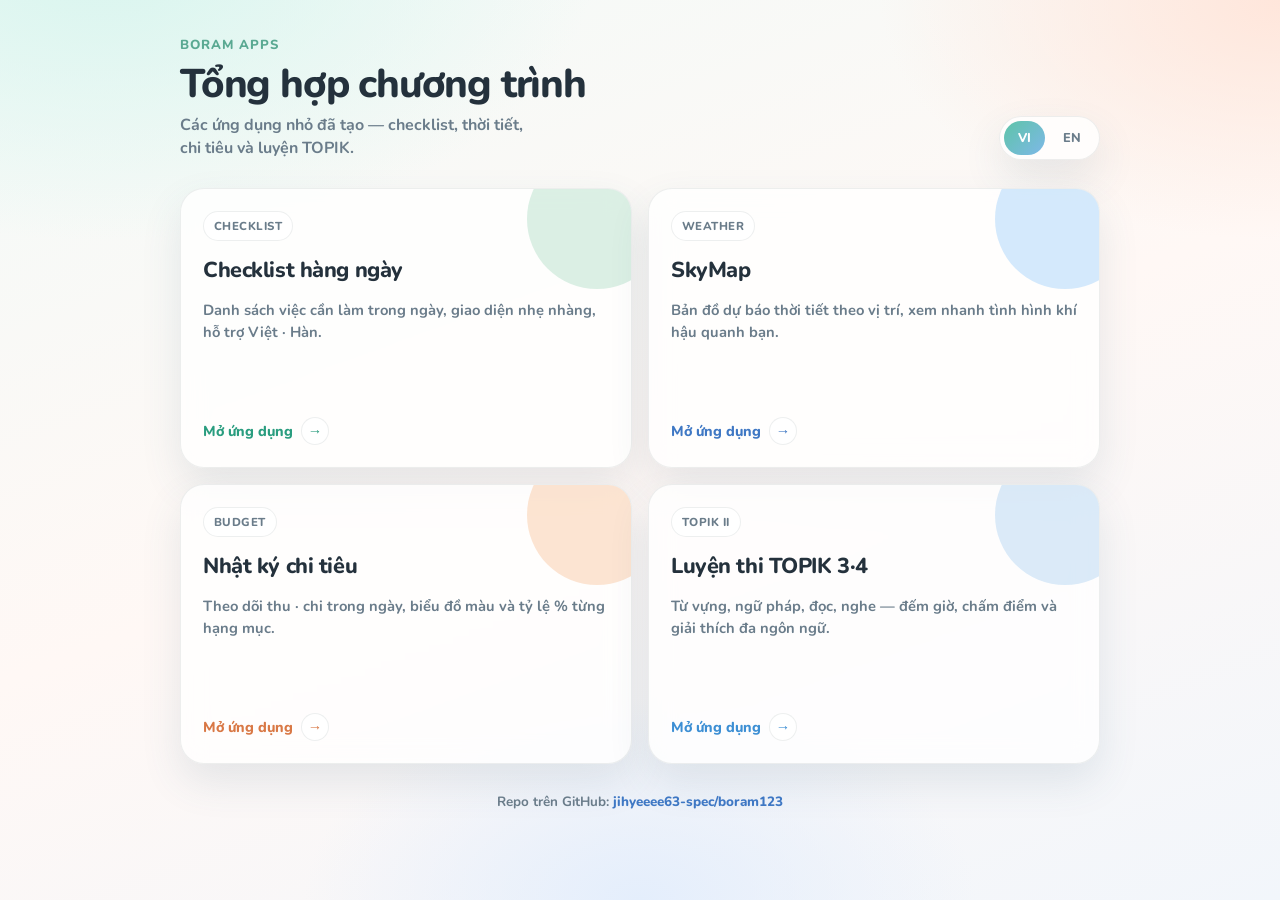
==== commit 21284726: "Add TOPIK II practice quiz with cute UI and multilingual explanations. Co-authored-by: Cursor <curso" ====
--- a/index.html
+++ b/index.html
@@ -100,7 +100,7 @@
 
     .grid {
       display: grid;
-      grid-template-columns: repeat(3, 1fr);
+      grid-template-columns: repeat(2, 1fr);
       gap: 16px;
     }
 
@@ -187,6 +187,9 @@
     .app-card.checklist .cta { color: #2a9d7f; }
     .app-card.skymap .cta { color: #3f78c4; }
     .app-card.expense .cta { color: #d97845; }
+    .app-card.topik .cta { color: #3d8fd4; }
+
+    .app-card.topik::before { background: #7eb8e8; }
 
     .arrow {
       width: 28px;
@@ -233,7 +236,7 @@
       <div>
         <p class="brand-kicker" data-i18n="kicker">Boram Apps</p>
         <h1 data-i18n="title">Tổng hợp chương trình</h1>
-        <p class="lead" data-i18n="lead">Ba ứng dụng nhỏ đã tạo — checklist, thời tiết và nhật ký chi tiêu.</p>
+        <p class="lead" data-i18n="lead">Các ứng dụng nhỏ đã tạo — checklist, thời tiết, chi tiêu và luyện TOPIK.</p>
       </div>
       <div class="lang-switch" role="group" aria-label="Language">
         <button type="button" class="lang-btn active" data-lang="vi">VI</button>
@@ -262,6 +265,13 @@
         <p data-i18n="descExpense">Theo dõi thu · chi trong ngày, biểu đồ màu và tỷ lệ % từng hạng mục.</p>
         <span class="cta"><span data-i18n="open">Mở ứng dụng</span><span class="arrow">→</span></span>
       </a>
+
+      <a class="app-card topik" href="topik-quiz/index.html">
+        <span class="badge" data-i18n="badgeTopik">TOPIK II</span>
+        <h2 data-i18n="nameTopik">Luyện thi TOPIK 3·4</h2>
+        <p data-i18n="descTopik">Từ vựng, ngữ pháp, đọc, nghe — đếm giờ, chấm điểm và giải thích đa ngôn ngữ.</p>
+        <span class="cta"><span data-i18n="open">Mở ứng dụng</span><span class="arrow">→</span></span>
+      </a>
     </section>
 
     <footer>
@@ -277,7 +287,7 @@
       vi: {
         kicker: "Boram Apps",
         title: "Tổng hợp chương trình",
-        lead: "Ba ứng dụng nhỏ đã tạo — checklist, thời tiết và nhật ký chi tiêu.",
+        lead: "Các ứng dụng nhỏ đã tạo — checklist, thời tiết, chi tiêu và luyện TOPIK.",
         badgeChecklist: "Checklist",
         nameChecklist: "Checklist hàng ngày",
         descChecklist: "Danh sách việc cần làm trong ngày, giao diện nhẹ nhàng, hỗ trợ Việt · Hàn.",
@@ -287,13 +297,16 @@
         badgeExpense: "Budget",
         nameExpense: "Nhật ký chi tiêu",
         descExpense: "Theo dõi thu · chi trong ngày, biểu đồ màu và tỷ lệ % từng hạng mục.",
+        badgeTopik: "TOPIK II",
+        nameTopik: "Luyện thi TOPIK 3·4",
+        descTopik: "Từ vựng, ngữ pháp, đọc, nghe — đếm giờ, chấm điểm và giải thích đa ngôn ngữ.",
         open: "Mở ứng dụng",
         footer: "Repo trên GitHub:",
       },
       en: {
         kicker: "Boram Apps",
         title: "App collection",
-        lead: "Three small apps — daily checklist, weather map, and expense diary.",
+        lead: "Small apps — daily checklist, weather map, expense diary, and TOPIK practice.",
         badgeChecklist: "Checklist",
         nameChecklist: "Daily checklist",
         descChecklist: "A calm daily to-do list with Vietnamese · Korean support.",
@@ -303,6 +316,9 @@
         badgeExpense: "Budget",
         nameExpense: "Expense diary",
         descExpense: "Track daily income and spending with a colorful percentage chart.",
+        badgeTopik: "TOPIK II",
+        nameTopik: "TOPIK 3·4 practice",
+        descTopik: "Vocab, grammar, reading, listening — timed scoring with multilingual explanations.",
         open: "Open app",
         footer: "GitHub repo:",
       },
